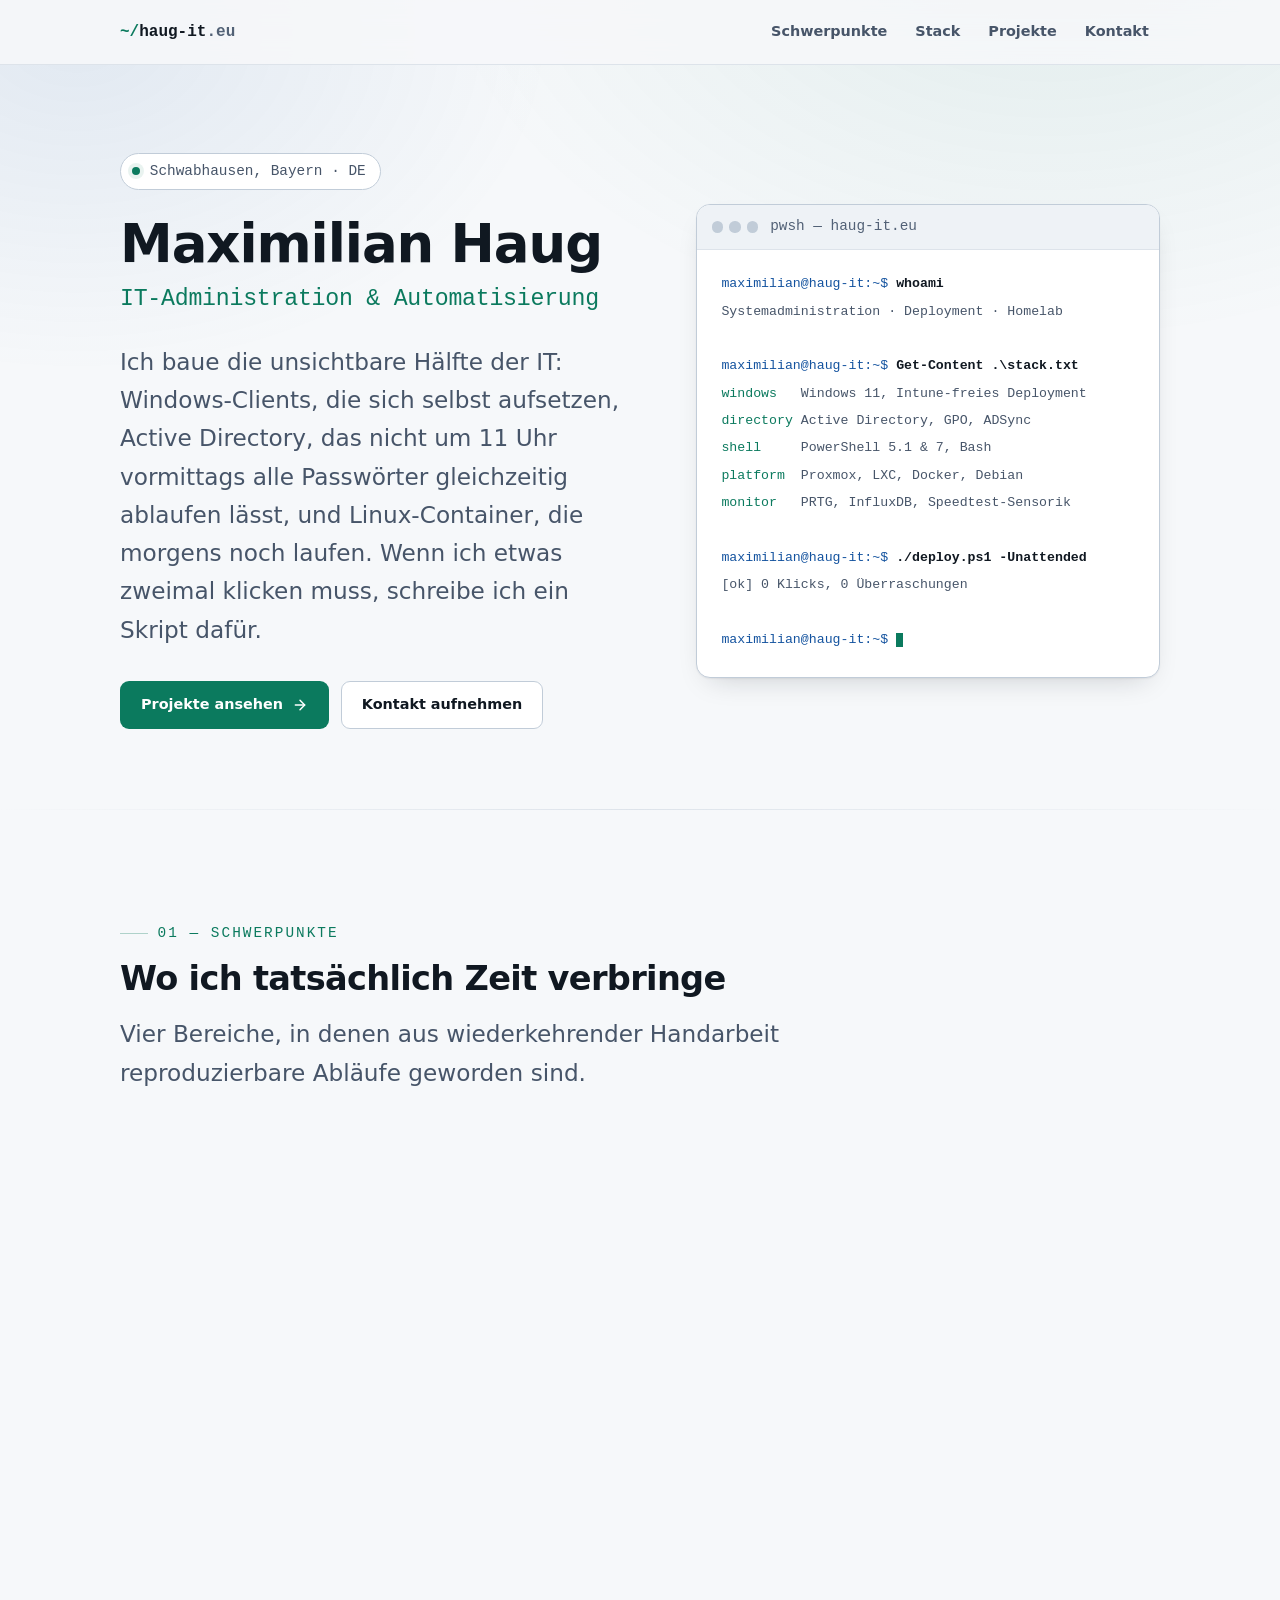
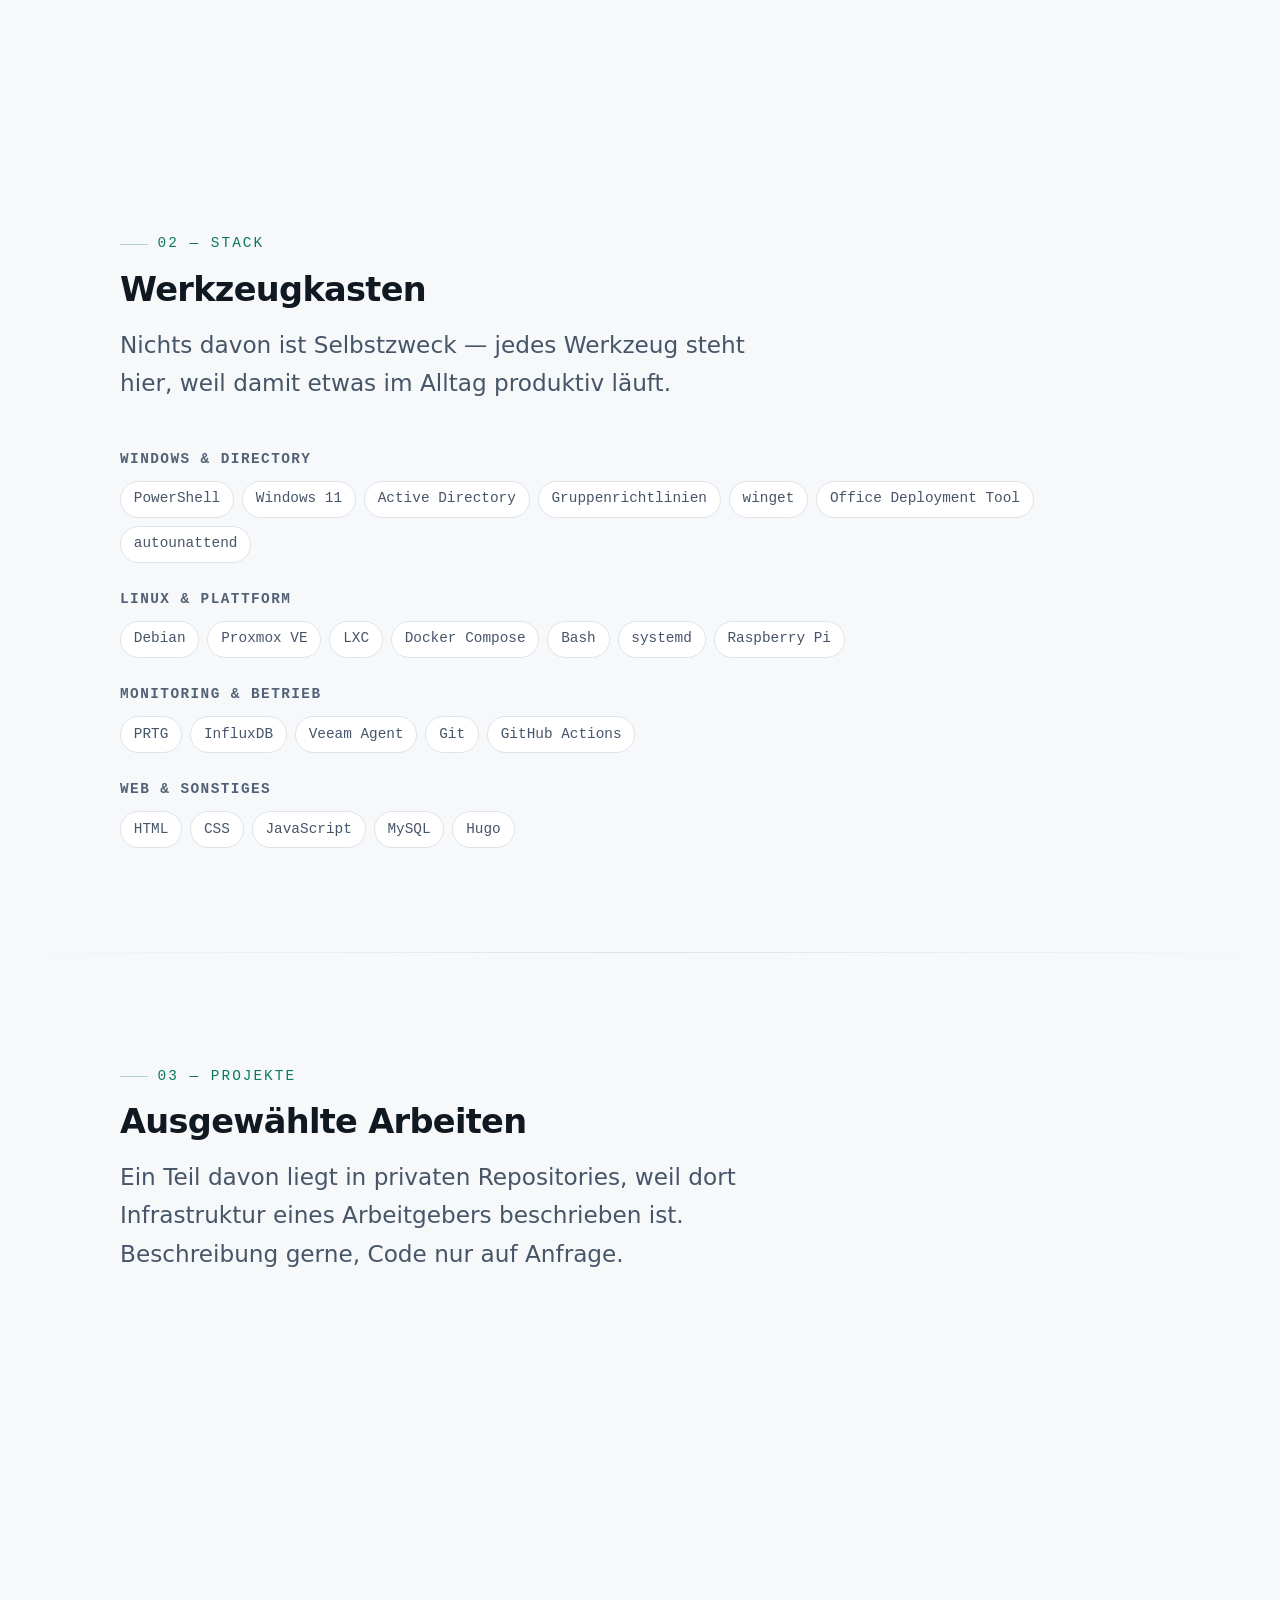
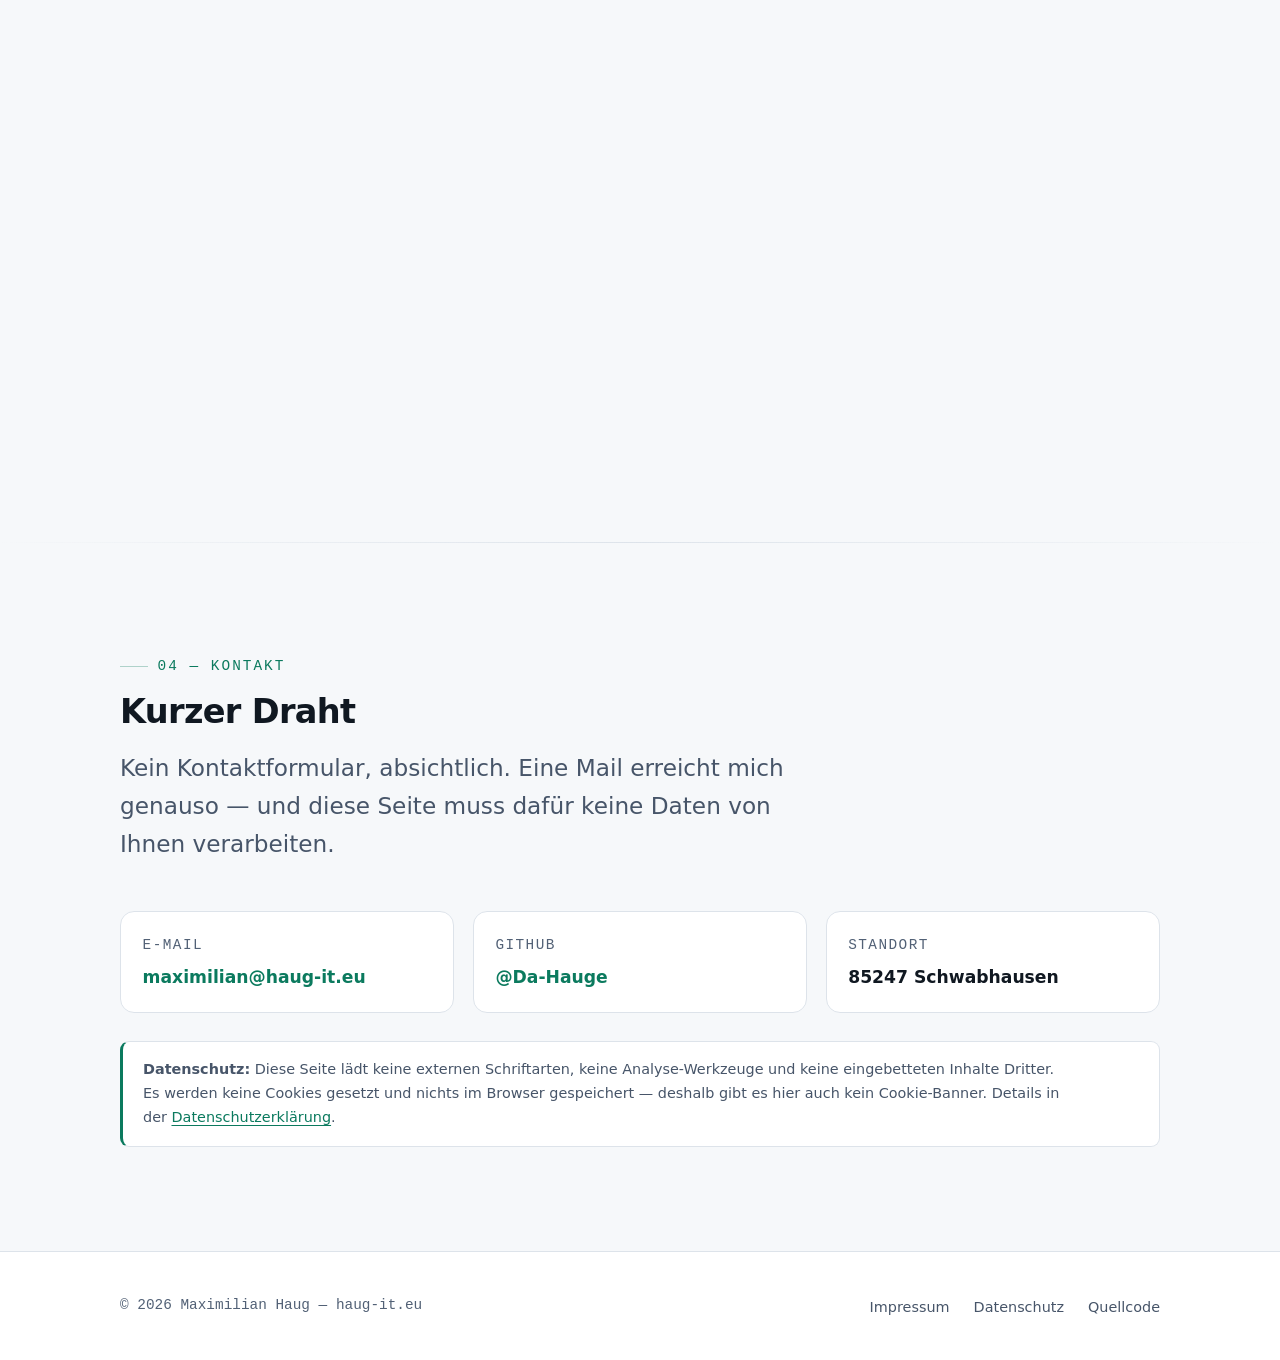
==== index.html @ 7e35f8e4 "feat(site): replace placeholder with a redesigned static site Rewrites the Haug-IT placeholder as a " ====
<!DOCTYPE html>
<html lang="de">
<head>
  <meta charset="utf-8">
  <meta name="viewport" content="width=device-width, initial-scale=1">

  <!-- A02: GitHub Pages cannot set response headers, so the policy is declared
       here. No 'unsafe-inline', no wildcards. frame-ancestors is not supported
       in a meta tag - see docs/security-hinweise.md. -->
  <meta http-equiv="Content-Security-Policy"
        content="default-src 'none'; base-uri 'none'; form-action 'none'; img-src 'self' data:; style-src 'self'; script-src 'self'; font-src 'self'; connect-src 'none'; object-src 'none'; frame-src 'none'">
  <meta name="referrer" content="strict-origin-when-cross-origin">

  <title>Maximilian Haug — IT-Administration &amp; Automatisierung | haug-it.eu</title>
  <meta name="description" content="Maximilian Haug aus Schwabhausen: Windows-Client-Deployment, Active Directory, Linux, Proxmox und Monitoring. Skripte statt Klickstrecken.">
  <link rel="canonical" href="https://haug-it.eu/">
  <link rel="icon" href="favicon.svg" type="image/svg+xml">
  <link rel="stylesheet" href="css/style.css">
</head>
<body>
  <a class="skip-link" href="#main">Zum Inhalt springen</a>

  <header class="site-header">
    <div class="container site-header__inner">
      <a class="brand" href="index.html">
        <span class="brand__sigil">~/</span><span>haug-it</span><span class="brand__dim">.eu</span>
      </a>
      <nav class="nav" aria-label="Hauptnavigation">
        <ul>
          <li><a href="#schwerpunkte">Schwerpunkte</a></li>
          <li><a href="#stack">Stack</a></li>
          <li><a href="#projekte">Projekte</a></li>
          <li><a href="#kontakt">Kontakt</a></li>
        </ul>
      </nav>
    </div>
  </header>

  <main id="main">

    <!-- ================= Hero ================= -->
    <section class="hero">
      <div class="container hero__grid">
        <div>
          <p class="hero__status">
            <span class="hero__dot" aria-hidden="true"></span>
            Schwabhausen, Bayern &middot; DE
          </p>

          <h1 class="hero__name">Maximilian Haug</h1>
          <p class="hero__role">IT-Administration &amp; Automatisierung</p>

          <p class="hero__text">
            Ich baue die unsichtbare Hälfte der IT: Windows-Clients, die sich selbst
            aufsetzen, Active&nbsp;Directory, das nicht um 11&nbsp;Uhr vormittags alle
            Passwörter gleichzeitig ablaufen lässt, und Linux-Container, die morgens
            noch laufen. Wenn ich etwas zweimal klicken muss, schreibe ich ein Skript
            dafür.
          </p>

          <div class="hero__actions">
            <a class="btn btn--primary" href="#projekte">
              Projekte ansehen
              <svg width="16" height="16" viewBox="0 0 24 24" fill="none" stroke="currentColor" stroke-width="2.2" stroke-linecap="round" stroke-linejoin="round" aria-hidden="true" focusable="false"><path d="M5 12h14"/><path d="m12 5 7 7-7 7"/></svg>
            </a>
            <a class="btn btn--ghost" href="#kontakt">Kontakt aufnehmen</a>
          </div>
        </div>

        <div class="terminal">
          <div class="terminal__bar">
            <span class="terminal__lights" aria-hidden="true"><span></span><span></span><span></span></span>
            <span class="terminal__title">pwsh — haug-it.eu</span>
          </div>
          <pre class="terminal__body"><code><span class="terminal__prompt">maximilian@haug-it:~$</span> <span class="terminal__cmd">whoami</span>
Systemadministration &middot; Deployment &middot; Homelab

<span class="terminal__prompt">maximilian@haug-it:~$</span> <span class="terminal__cmd">Get-Content .\stack.txt</span>
<span class="terminal__key">windows</span>   Windows 11, Intune-freies Deployment
<span class="terminal__key">directory</span> Active Directory, GPO, ADSync
<span class="terminal__key">shell</span>     PowerShell 5.1 &amp; 7, Bash
<span class="terminal__key">platform</span>  Proxmox, LXC, Docker, Debian
<span class="terminal__key">monitor</span>   PRTG, InfluxDB, Speedtest-Sensorik

<span class="terminal__prompt">maximilian@haug-it:~$</span> <span class="terminal__cmd">./deploy.ps1 -Unattended</span>
[ok] 0 Klicks, 0 Überraschungen

<span class="terminal__prompt">maximilian@haug-it:~$</span> <span class="terminal__caret" aria-hidden="true"></span></code></pre>
        </div>
      </div>
    </section>

    <hr>

    <!-- ================= Schwerpunkte ================= -->
    <section class="section" id="schwerpunkte" aria-labelledby="schwerpunkte-title">
      <div class="container">
        <div class="section__head">
          <p class="eyebrow">01 — Schwerpunkte</p>
          <h2 id="schwerpunkte-title">Wo ich tatsächlich Zeit verbringe</h2>
          <p class="section__lead">
            Vier Bereiche, in denen aus wiederkehrender Handarbeit reproduzierbare
            Abläufe geworden sind.
          </p>
        </div>

        <div class="grid grid--4">

          <article class="card reveal">
            <span class="card__icon" aria-hidden="true">
              <svg width="20" height="20" viewBox="0 0 24 24" fill="none" stroke="currentColor" stroke-width="2" stroke-linecap="round" stroke-linejoin="round" focusable="false"><rect x="2" y="3" width="20" height="14" rx="2"/><path d="M8 21h8"/><path d="M12 17v4"/></svg>
            </span>
            <h3 class="card__title">Client-Deployment</h3>
            <p class="card__text">
              Windows-11-Installationen, die ohne Zuschauer durchlaufen: Antwortdateien,
              Debloat, Datenschutz-Defaults und Softwareverteilung in einem Durchgang.
            </p>
            <ul class="card__list">
              <li>autounattend.xml</li>
              <li>winget-Paketlisten</li>
              <li>Office Deployment Tool</li>
            </ul>
          </article>

          <article class="card reveal">
            <span class="card__icon" aria-hidden="true">
              <svg width="20" height="20" viewBox="0 0 24 24" fill="none" stroke="currentColor" stroke-width="2" stroke-linecap="round" stroke-linejoin="round" focusable="false"><circle cx="12" cy="5" r="3"/><path d="M12 8v3"/><path d="M5 21v-3a2 2 0 0 1 2-2h10a2 2 0 0 1 2 2v3"/><path d="M12 11v5"/></svg>
            </span>
            <h3 class="card__title">Active Directory</h3>
            <p class="card__text">
              Domain-Beitritt, Gruppenrichtlinien und vor allem der Passwort-Lebenszyklus:
              Ablauf am Morgen statt mitten im Betrieb, damit die Hotline ruhig bleibt.
            </p>
            <ul class="card__list">
              <li>Domain Join &amp; Rename</li>
              <li>Passwort-Lifecycle</li>
              <li>Logon-Reporting</li>
            </ul>
          </article>

          <article class="card reveal">
            <span class="card__icon" aria-hidden="true">
              <svg width="20" height="20" viewBox="0 0 24 24" fill="none" stroke="currentColor" stroke-width="2" stroke-linecap="round" stroke-linejoin="round" focusable="false"><rect x="3" y="4" width="18" height="7" rx="2"/><rect x="3" y="14" width="18" height="6" rx="2"/><path d="M7 8h.01"/><path d="M7 17h.01"/></svg>
            </span>
            <h3 class="card__title">Linux &amp; Container</h3>
            <p class="card__text">
              Proxmox als Unterbau, LXC und Docker darüber. Compose-Stacks, die
              versioniert im Repository liegen statt in irgendeinem Terminal-Verlauf.
            </p>
            <ul class="card__list">
              <li>Proxmox &amp; LXC</li>
              <li>Docker Compose</li>
              <li>VS Code Tunnel</li>
            </ul>
          </article>

          <article class="card reveal">
            <span class="card__icon" aria-hidden="true">
              <svg width="20" height="20" viewBox="0 0 24 24" fill="none" stroke="currentColor" stroke-width="2" stroke-linecap="round" stroke-linejoin="round" focusable="false"><path d="M3 12h4l3 8 4-16 3 8h4"/></svg>
            </span>
            <h3 class="card__title">Monitoring</h3>
            <p class="card__text">
              Eigene PRTG-Sensoren, wo die Standardsensoren aufhören — zum Beispiel
              Ookla-Speedtests, die als Zeitreihe landen statt als Bauchgefühl.
            </p>
            <ul class="card__list">
              <li>PRTG Custom Sensors</li>
              <li>InfluxDB-Zeitreihen</li>
              <li>Geplante Messläufe</li>
            </ul>
          </article>

        </div>
      </div>
    </section>

    <!-- ================= Stack ================= -->
    <section class="section" id="stack" aria-labelledby="stack-title">
      <div class="container">
        <div class="section__head">
          <p class="eyebrow">02 — Stack</p>
          <h2 id="stack-title">Werkzeugkasten</h2>
          <p class="section__lead">
            Nichts davon ist Selbstzweck — jedes Werkzeug steht hier, weil damit
            etwas im Alltag produktiv läuft.
          </p>
        </div>

        <div class="stack-group">
          <h3 class="stack-group__label">Windows &amp; Directory</h3>
          <ul class="tags">
            <li class="tag">PowerShell</li>
            <li class="tag">Windows 11</li>
            <li class="tag">Active Directory</li>
            <li class="tag">Gruppenrichtlinien</li>
            <li class="tag">winget</li>
            <li class="tag">Office Deployment Tool</li>
            <li class="tag">autounattend</li>
          </ul>
        </div>

        <div class="stack-group">
          <h3 class="stack-group__label">Linux &amp; Plattform</h3>
          <ul class="tags">
            <li class="tag">Debian</li>
            <li class="tag">Proxmox VE</li>
            <li class="tag">LXC</li>
            <li class="tag">Docker Compose</li>
            <li class="tag">Bash</li>
            <li class="tag">systemd</li>
            <li class="tag">Raspberry&nbsp;Pi</li>
          </ul>
        </div>

        <div class="stack-group">
          <h3 class="stack-group__label">Monitoring &amp; Betrieb</h3>
          <ul class="tags">
            <li class="tag">PRTG</li>
            <li class="tag">InfluxDB</li>
            <li class="tag">Veeam Agent</li>
            <li class="tag">Git</li>
            <li class="tag">GitHub Actions</li>
          </ul>
        </div>

        <div class="stack-group">
          <h3 class="stack-group__label">Web &amp; Sonstiges</h3>
          <ul class="tags">
            <li class="tag">HTML</li>
            <li class="tag">CSS</li>
            <li class="tag">JavaScript</li>
            <li class="tag">MySQL</li>
            <li class="tag">Hugo</li>
          </ul>
        </div>
      </div>
    </section>

    <hr>

    <!-- ================= Projekte ================= -->
    <section class="section" id="projekte" aria-labelledby="projekte-title">
      <div class="container">
        <div class="section__head">
          <p class="eyebrow">03 — Projekte</p>
          <h2 id="projekte-title">Ausgewählte Arbeiten</h2>
          <p class="section__lead">
            Ein Teil davon liegt in privaten Repositories, weil dort Infrastruktur
            eines Arbeitgebers beschrieben ist. Beschreibung gerne, Code nur auf Anfrage.
          </p>
        </div>

        <div class="grid">

          <article class="project reveal">
            <div class="project__head">
              <h3 class="project__name">it-toolkit</h3>
              <span class="badge">privat</span>
            </div>
            <p class="project__text">
              Zusammenführung von neun einzelnen Repositories zu einer Quelle der
              Wahrheit: Windows-Setup, Office-Installer, AD-Werkzeuge, Deployment,
              Monitoring und Linux-Helfer hinter einem gemeinsamen PowerShell-Modul.
            </p>
            <ul class="project__meta">
              <li>PowerShell</li>
              <li>Active Directory</li>
              <li>winget</li>
            </ul>
          </article>

          <article class="project reveal">
            <div class="project__head">
              <h3 class="project__name">windows-setup</h3>
              <span class="badge">privat</span>
            </div>
            <p class="project__text">
              Unbeaufsichtigtes Client-Setup: Systemtweaks, Debloat, Datenschutz-Defaults
              und Softwareverteilung, gesteuert über ein Profil-JSON. Startet aus einer
              Batch-Datei und läuft ohne Rückfragen durch.
            </p>
            <ul class="project__meta">
              <li>PowerShell</li>
              <li>Windows 11</li>
              <li>Unattended</li>
            </ul>
          </article>

          <article class="project reveal">
            <div class="project__head">
              <h3 class="project__name">ad-password-lifecycle</h3>
              <span class="badge">privat</span>
            </div>
            <p class="project__text">
              Verschiebt erzwungene AD-Passwortwechsel auf die Morgenanmeldung statt
              auf die Mittagszeit und entschärft die ActiveSync-Sperrwellen, die sonst
              danach über die Postfächer rollen.
            </p>
            <ul class="project__meta">
              <li>PowerShell</li>
              <li>Active Directory</li>
              <li>Exchange</li>
            </ul>
          </article>

          <article class="project reveal">
            <div class="project__head">
              <h3 class="project__name">
                <a href="https://github.com/Da-Hauge/Behnke-Sprechstellen-Steuerung" rel="noopener noreferrer">Behnke-Sprechstellen-Steuerung</a>
              </h3>
              <span class="badge badge--open">öffentlich</span>
            </div>
            <p class="project__text">
              Ansteuerung von Behnke-SIP-Sprechstellen — Türsprechanlagen aus der
              Kommandozeile statt aus dem Herstellerkonfigurator.
            </p>
            <ul class="project__meta">
              <li>SIP</li>
              <li>Gebäudetechnik</li>
            </ul>
          </article>

          <article class="project reveal">
            <div class="project__head">
              <h3 class="project__name">pizero-kioskos</h3>
              <span class="badge">privat</span>
            </div>
            <p class="project__text">
              Image-Builder für Raspberry-Pi-Zero-Kiosksysteme, plus ein
              Speiseplan-Display, das ein Pi Zero 2 W über HDMI ausgibt. Klein,
              lautlos, läuft wochenlang ohne Betreuung.
            </p>
            <ul class="project__meta">
              <li>Raspberry Pi</li>
              <li>Linux</li>
              <li>Kiosk</li>
            </ul>
          </article>

          <article class="project reveal">
            <div class="project__head">
              <h3 class="project__name">nikolaus-christbaum</h3>
              <span class="badge">privat</span>
            </div>
            <p class="project__text">
              Frontend, Backend und Datenbank für die Anmeldungen zur jährlichen
              Nikolaus- und Christbaumaktion der Freiwilligen Feuerwehr Schwabhausen.
              Ehrenamt, aber mit ordentlichem Datenmodell.
            </p>
            <ul class="project__meta">
              <li>Web</li>
              <li>MySQL</li>
              <li>Ehrenamt</li>
            </ul>
          </article>

        </div>
      </div>
    </section>

    <hr>

    <!-- ================= Kontakt ================= -->
    <section class="section" id="kontakt" aria-labelledby="kontakt-title">
      <div class="container">
        <div class="section__head">
          <p class="eyebrow">04 — Kontakt</p>
          <h2 id="kontakt-title">Kurzer Draht</h2>
          <p class="section__lead">
            Kein Kontaktformular, absichtlich. Eine Mail erreicht mich genauso — und
            diese Seite muss dafür keine Daten von Ihnen verarbeiten.
          </p>
        </div>

        <div class="contact">
          <div class="contact__item">
            <span class="contact__label">E-Mail</span>
            <span class="contact__value">
              <a href="mailto:maximilian@haug-it.eu">maximilian@haug-it.eu</a>
            </span>
          </div>
          <div class="contact__item">
            <span class="contact__label">GitHub</span>
            <span class="contact__value">
              <a href="https://github.com/Da-Hauge" rel="noopener noreferrer">@Da-Hauge</a>
            </span>
          </div>
          <div class="contact__item">
            <span class="contact__label">Standort</span>
            <span class="contact__value">85247 Schwabhausen</span>
          </div>
        </div>

        <p class="note">
          <strong>Datenschutz:</strong> Diese Seite lädt keine externen Schriftarten,
          keine Analyse-Werkzeuge und keine eingebetteten Inhalte Dritter. Es werden
          keine Cookies gesetzt und nichts im Browser gespeichert — deshalb gibt es
          hier auch kein Cookie-Banner. Details in der
          <a href="datenschutz.html">Datenschutzerklärung</a>.
        </p>
      </div>
    </section>

  </main>

  <footer class="site-footer">
    <div class="container site-footer__inner">
      <p class="site-footer__note">&copy; 2026 Maximilian Haug — haug-it.eu</p>
      <nav aria-label="Rechtliches">
        <ul>
          <li><a href="impressum.html">Impressum</a></li>
          <li><a href="datenschutz.html">Datenschutz</a></li>
          <li><a href="https://github.com/Da-Hauge/Placeholder-Site" rel="noopener noreferrer">Quellcode</a></li>
        </ul>
      </nav>
    </div>
  </footer>

  <script src="js/main.js" defer></script>
</body>
</html>
---- css/style.css ----
/* =========================================================================
   haug-it.eu — stylesheet

   No external resources. No web fonts, no CDN, no trackers. Nothing is
   loaded from a third party and nothing is written to or read from the
   visitor's device, so § 25 TDDDG is not triggered and no consent banner
   is required. Colour theme follows the OS setting only — deliberately no
   toggle, because a toggle would need storage.
   ========================================================================= */

/* ---------- 1. Design tokens (dark first) ------------------------------- */

:root {
  color-scheme: dark light;

  --bg:            #0a0e13;
  --bg-elevated:   #10161f;
  --surface:       #121a24;
  --surface-hi:    #18222f;
  --border:        #212d3c;
  --border-hi:     #2e3d50;

  --text:          #e8eef5;
  --text-muted:    #9aabbd;
  --text-faint:    #8496a9;

  --accent:        #3ad6a8;
  --accent-hi:     #6ee7c2;
  --accent-dim:    rgba(58, 214, 168, 0.12);
  --accent-line:   rgba(58, 214, 168, 0.35);

  --accent-2:      #6fb3ff;
  --accent-2-dim:  rgba(111, 179, 255, 0.12);

  --focus:         #ffd166;
  --on-accent:     #05100c;

  --font-sans: ui-sans-serif, system-ui, -apple-system, "Segoe UI", Roboto,
               "Helvetica Neue", Arial, sans-serif;
  --font-mono: ui-monospace, SFMono-Regular, "SF Mono", "Cascadia Mono",
               "Segoe UI Mono", Consolas, "Liberation Mono", Menlo, monospace;

  --step--1: clamp(0.82rem, 0.79rem + 0.14vw, 0.9rem);
  --step-0:  clamp(1.00rem, 0.96rem + 0.20vw, 1.075rem);
  --step-1:  clamp(1.20rem, 1.10rem + 0.50vw, 1.45rem);
  --step-2:  clamp(1.50rem, 1.30rem + 1.00vw, 2.10rem);
  --step-3:  clamp(2.00rem, 1.55rem + 2.20vw, 3.40rem);

  --radius:    14px;
  --radius-sm: 9px;
  --container: 1120px;

  --shadow: 0 1px 2px rgba(0, 0, 0, 0.35), 0 12px 32px -12px rgba(0, 0, 0, 0.65);
}

@media (prefers-color-scheme: light) {
  :root {
    --bg:            #f6f8fa;
    --bg-elevated:   #ffffff;
    --surface:       #ffffff;
    --surface-hi:    #eef2f6;
    --border:        #dde3ea;
    --border-hi:     #c1ccd8;

    --text:          #101821;
    --text-muted:    #475569;
    --text-faint:    #526176;

    --accent:        #0b7a5e;
    --accent-hi:     #096b52;
    --accent-dim:    rgba(11, 122, 94, 0.09);
    --accent-line:   rgba(11, 122, 94, 0.30);

    --accent-2:      #14539f;
    --accent-2-dim:  rgba(20, 83, 159, 0.09);

    --focus:         #8a4200;
    --on-accent:     #ffffff;

    --shadow: 0 1px 2px rgba(16, 24, 33, 0.06), 0 12px 28px -14px rgba(16, 24, 33, 0.22);
  }
}

/* ---------- 2. Reset & base --------------------------------------------- */

*, *::before, *::after { box-sizing: border-box; }

html {
  -webkit-text-size-adjust: 100%;
  scroll-behavior: smooth;
  scroll-padding-top: 5.5rem;
}

body {
  display: flex;
  flex-direction: column;
  min-height: 100vh;
  margin: 0;
  background-color: var(--bg);
  color: var(--text);
  font-family: var(--font-sans);
  font-size: var(--step-0);
  line-height: 1.65;
  -webkit-font-smoothing: antialiased;
  overflow-x: hidden;
}

/* Ambient background — pure CSS gradients, zero image requests. */
body::before {
  content: "";
  position: fixed;
  inset: 0;
  z-index: -1;
  pointer-events: none;
  background:
    radial-gradient(60rem 40rem at 82% -8%, var(--accent-dim), transparent 65%),
    radial-gradient(48rem 34rem at 6% 4%, var(--accent-2-dim), transparent 62%);
}

h1, h2, h3, h4 {
  margin: 0 0 0.5em;
  line-height: 1.15;
  font-weight: 650;
  letter-spacing: -0.02em;
  text-wrap: balance;
}

h1 { font-size: var(--step-3); }
h2 { font-size: var(--step-2); }
h3 { font-size: var(--step-1); }

p { margin: 0 0 1rem; text-wrap: pretty; }
p:last-child { margin-bottom: 0; }

a { color: var(--accent); text-decoration-thickness: 1px; text-underline-offset: 3px; }
a:hover { color: var(--accent-hi); }

img, svg { max-width: 100%; height: auto; }
ul { margin: 0; padding: 0; }

hr {
  height: 1px;
  border: 0;
  margin: 0;
  background: linear-gradient(90deg, transparent, var(--border), transparent);
}

code, kbd, samp { font-family: var(--font-mono); font-size: 0.92em; }

/* Visible focus indicator on every interactive element (WCAG 2.4.7). */
:focus-visible {
  outline: 3px solid var(--focus);
  outline-offset: 3px;
  border-radius: 4px;
}

::selection { background: var(--accent); color: var(--on-accent); }

/* ---------- 3. Layout helpers ------------------------------------------- */

.container {
  width: 100%;
  max-width: var(--container);
  margin-inline: auto;
  padding-inline: clamp(1.15rem, 4vw, 2.5rem);
}

main { flex: 1 0 auto; }

.section { padding-block: clamp(3.5rem, 9vw, 6.5rem); }
.section--tight { padding-block: clamp(2.5rem, 6vw, 4rem); }

.section__head { max-width: 62ch; margin-bottom: clamp(2rem, 4vw, 3rem); }
.section__lead { margin: 0; color: var(--text-muted); font-size: var(--step-1); }

.visually-hidden {
  position: absolute !important;
  width: 1px; height: 1px;
  margin: -1px; padding: 0;
  overflow: hidden;
  clip-path: inset(50%);
  white-space: nowrap;
}

.skip-link {
  position: absolute;
  left: 0.75rem;
  top: -100%;
  z-index: 100;
  padding: 0.7rem 1.1rem;
  border-radius: var(--radius-sm);
  background: var(--accent);
  color: var(--on-accent);
  font-weight: 650;
  text-decoration: none;
}
.skip-link:focus { top: 0.75rem; }

.eyebrow {
  display: inline-flex;
  align-items: center;
  gap: 0.6rem;
  margin: 0 0 0.9rem;
  font-family: var(--font-mono);
  font-size: var(--step--1);
  letter-spacing: 0.14em;
  text-transform: uppercase;
  color: var(--accent);
}
.eyebrow::before {
  content: "";
  width: 1.75rem;
  height: 1px;
  background: var(--accent-line);
}

/* ---------- 4. Header / navigation -------------------------------------- */

.site-header {
  position: sticky;
  top: 0;
  z-index: 50;
  border-bottom: 1px solid var(--border);
  background: color-mix(in srgb, var(--bg) 88%, transparent);
  backdrop-filter: blur(12px);
}

.site-header__inner {
  display: flex;
  flex-wrap: wrap;
  align-items: center;
  justify-content: space-between;
  gap: 0.5rem 1.5rem;
  min-height: 4rem;
  padding-block: 0.6rem;
}

.brand {
  display: inline-flex;
  align-items: baseline;
  font-family: var(--font-mono);
  font-size: 1rem;
  font-weight: 600;
  color: var(--text);
  text-decoration: none;
  white-space: nowrap;
}
.brand__sigil { color: var(--accent); }
.brand__dim   { color: var(--text-faint); }
.brand:hover .brand__sigil { color: var(--accent-hi); }

.nav ul {
  display: flex;
  flex-wrap: wrap;
  gap: 0.15rem 0.35rem;
  list-style: none;
}

.nav a {
  display: block;
  padding: 0.45rem 0.7rem;
  border-radius: var(--radius-sm);
  color: var(--text-muted);
  font-size: var(--step--1);
  font-weight: 550;
  text-decoration: none;
  transition: color 0.15s ease, background-color 0.15s ease;
}
.nav a:hover { color: var(--text); background: var(--surface-hi); }
.nav a[aria-current] { color: var(--accent); background: var(--accent-dim); }

/* ---------- 5. Hero ------------------------------------------------------ */

.hero { padding-block: clamp(3rem, 8vw, 5.5rem) clamp(3rem, 7vw, 5rem); }

.hero__grid {
  display: grid;
  gap: clamp(2.5rem, 5vw, 4rem);
  align-items: center;
}
@media (min-width: 62rem) {
  .hero__grid { grid-template-columns: 1.05fr 0.95fr; }
}

.hero__status {
  display: inline-flex;
  align-items: center;
  gap: 0.6rem;
  margin-bottom: 1.5rem;
  padding: 0.35rem 0.9rem 0.35rem 0.7rem;
  border: 1px solid var(--border-hi);
  border-radius: 999px;
  background: var(--surface);
  font-family: var(--font-mono);
  font-size: var(--step--1);
  color: var(--text-muted);
}
.hero__dot {
  width: 0.5rem;
  height: 0.5rem;
  border-radius: 50%;
  background: var(--accent);
  box-shadow: 0 0 0 4px var(--accent-dim);
  animation: pulse 2.6s ease-in-out infinite;
}

.hero__name { margin-bottom: 0.35rem; }

.hero__role {
  margin-bottom: 1.5rem;
  font-family: var(--font-mono);
  font-size: var(--step-1);
  font-weight: 500;
  color: var(--accent);
  letter-spacing: -0.01em;
}

.hero__text { max-width: 54ch; font-size: var(--step-1); color: var(--text-muted); }

.hero__actions {
  display: flex;
  flex-wrap: wrap;
  gap: 0.75rem;
  margin-top: 2rem;
}

/* ---------- 6. Buttons --------------------------------------------------- */

.btn {
  display: inline-flex;
  align-items: center;
  gap: 0.55rem;
  padding: 0.7rem 1.25rem;
  border: 1px solid transparent;
  border-radius: var(--radius-sm);
  font: inherit;
  font-size: var(--step--1);
  font-weight: 650;
  text-decoration: none;
  cursor: pointer;
  transition: transform 0.15s ease, background-color 0.15s ease,
              border-color 0.15s ease, color 0.15s ease;
}
.btn:hover { transform: translateY(-2px); }
.btn svg { flex: none; }

.btn--primary { background: var(--accent); color: var(--on-accent); }
.btn--primary:hover { background: var(--accent-hi); color: var(--on-accent); }

.btn--ghost {
  border-color: var(--border-hi);
  background: var(--surface);
  color: var(--text);
}
.btn--ghost:hover { border-color: var(--accent); color: var(--accent); }

/* ---------- 7. Terminal card --------------------------------------------- */

.terminal {
  border: 1px solid var(--border-hi);
  border-radius: var(--radius);
  background: var(--bg-elevated);
  box-shadow: var(--shadow);
  overflow: hidden;
}

.terminal__bar {
  display: flex;
  align-items: center;
  gap: 0.75rem;
  padding: 0.65rem 0.9rem;
  border-bottom: 1px solid var(--border);
  background: var(--surface-hi);
}
.terminal__lights { display: flex; gap: 0.4rem; }
.terminal__lights span {
  width: 0.7rem; height: 0.7rem;
  border-radius: 50%;
  background: var(--border-hi);
}
.terminal__title {
  font-family: var(--font-mono);
  font-size: var(--step--1);
  color: var(--text-faint);
}

.terminal__body {
  margin: 0;
  padding: 1.25rem clamp(1rem, 3vw, 1.5rem) 1.5rem;
  font-family: var(--font-mono);
  font-size: var(--step--1);
  line-height: 1.9;
  white-space: pre-wrap;
  word-break: break-word;
  color: var(--text-muted);
}
.terminal__prompt { color: var(--accent-2); }
.terminal__cmd    { color: var(--text); font-weight: 600; }
.terminal__key    { color: var(--accent); }

.terminal__caret {
  display: inline-block;
  width: 0.55em;
  height: 1.05em;
  vertical-align: text-bottom;
  background: var(--accent);
  animation: blink 1.1s steps(1) infinite;
}

/* ---------- 8. Cards ----------------------------------------------------- */

.grid {
  display: grid;
  gap: 1.15rem;
  grid-template-columns: repeat(auto-fit, minmax(min(100%, 17rem), 1fr));
}

/* Four items read badly as 3 + 1, so this variant goes 1 / 2 / 4. */
.grid--4 { grid-template-columns: 1fr; }
@media (min-width: 38rem) { .grid--4 { grid-template-columns: repeat(2, 1fr); } }
@media (min-width: 68rem) { .grid--4 { grid-template-columns: repeat(4, 1fr); } }

.card {
  display: flex;
  flex-direction: column;
  padding: clamp(1.35rem, 2.5vw, 1.85rem);
  border: 1px solid var(--border);
  border-radius: var(--radius);
  background: var(--surface);
  transition: transform 0.2s ease, border-color 0.2s ease, box-shadow 0.2s ease;
}
.card:hover {
  transform: translateY(-3px);
  border-color: var(--border-hi);
  box-shadow: var(--shadow);
}

.card__icon {
  display: grid;
  place-items: center;
  width: 2.6rem;
  height: 2.6rem;
  margin-bottom: 1.1rem;
  border: 1px solid var(--accent-line);
  border-radius: var(--radius-sm);
  background: var(--accent-dim);
  color: var(--accent);
}

.card__title { margin-bottom: 0.5rem; font-size: var(--step-1); }
.card__text  { margin: 0; color: var(--text-muted); font-size: var(--step--1); line-height: 1.7; }

.card__list {
  display: flex;
  flex-direction: column;
  gap: 0.35rem;
  margin: 1.1rem 0 0;
  padding: 0;
  list-style: none;
  font-family: var(--font-mono);
  font-size: var(--step--1);
  color: var(--text-faint);
}
.card__list li { display: flex; gap: 0.6rem; }
.card__list li::before { content: "\203A"; color: var(--accent); }

/* ---------- 9. Stack / tag groups ---------------------------------------- */

.stack-group + .stack-group { margin-top: 1.75rem; }

.stack-group__label {
  margin: 0 0 0.85rem;
  font-family: var(--font-mono);
  font-size: var(--step--1);
  letter-spacing: 0.1em;
  text-transform: uppercase;
  color: var(--text-faint);
}

.tags { display: flex; flex-wrap: wrap; gap: 0.5rem; list-style: none; }

.tag {
  padding: 0.35rem 0.8rem;
  border: 1px solid var(--border);
  border-radius: 999px;
  background: var(--surface);
  font-family: var(--font-mono);
  font-size: var(--step--1);
  color: var(--text-muted);
  transition: border-color 0.15s ease, color 0.15s ease;
}
.tag:hover { border-color: var(--accent-line); color: var(--accent); }

/* ---------- 10. Projects -------------------------------------------------- */

.project {
  display: flex;
  flex-direction: column;
  gap: 0.75rem;
  padding: clamp(1.35rem, 2.5vw, 1.85rem);
  border: 1px solid var(--border);
  border-radius: var(--radius);
  background: var(--surface);
  transition: transform 0.2s ease, border-color 0.2s ease, box-shadow 0.2s ease;
}
.project:hover {
  transform: translateY(-3px);
  border-color: var(--border-hi);
  box-shadow: var(--shadow);
}

.project__head {
  display: flex;
  flex-wrap: wrap;
  align-items: baseline;
  justify-content: space-between;
  gap: 0.5rem 1rem;
}

.project__name {
  margin: 0;
  font-family: var(--font-mono);
  font-size: var(--step-1);
  font-weight: 600;
  letter-spacing: -0.01em;
}
.project__name a { color: var(--text); text-decoration: none; }
.project__name a:hover { color: var(--accent); text-decoration: underline; }

.badge {
  padding: 0.15rem 0.6rem;
  border: 1px solid var(--border-hi);
  border-radius: 999px;
  font-family: var(--font-mono);
  font-size: 0.74rem;
  letter-spacing: 0.06em;
  text-transform: uppercase;
  color: var(--text-faint);
  white-space: nowrap;
}
.badge--open { border-color: var(--accent-line); color: var(--accent); }

.project__text { margin: 0; color: var(--text-muted); font-size: var(--step--1); }

.project__meta {
  display: flex;
  flex-wrap: wrap;
  gap: 0.4rem 0.9rem;
  margin: 0.35rem 0 0;
  padding: 0;
  list-style: none;
  font-family: var(--font-mono);
  font-size: var(--step--1);
  color: var(--text-faint);
}

/* ---------- 11. Contact --------------------------------------------------- */

.contact {
  display: grid;
  gap: 1.15rem;
  grid-template-columns: repeat(auto-fit, minmax(min(100%, 15rem), 1fr));
  margin-top: 2rem;
}

.contact__item {
  display: flex;
  flex-direction: column;
  gap: 0.3rem;
  padding: 1.35rem;
  border: 1px solid var(--border);
  border-radius: var(--radius);
  background: var(--surface);
}
.contact__label {
  font-family: var(--font-mono);
  font-size: var(--step--1);
  letter-spacing: 0.1em;
  text-transform: uppercase;
  color: var(--text-faint);
}
.contact__value { font-size: var(--step-0); font-weight: 600; word-break: break-word; }
.contact__value a { text-decoration: none; }
.contact__value a:hover { text-decoration: underline; }

.note {
  margin-top: 1.75rem;
  padding: 1rem 1.25rem;
  border: 1px solid var(--border);
  border-left: 3px solid var(--accent);
  border-radius: var(--radius-sm);
  background: var(--surface);
  font-size: var(--step--1);
  color: var(--text-muted);
}

/* ---------- 12. Legal pages (prose) --------------------------------------- */

.prose { max-width: 68ch; }
.prose h2 { margin-top: 2.5rem; font-size: var(--step-1); }
.prose h3 { margin-top: 1.75rem; font-size: var(--step-0); }
.prose address { font-style: normal; }
.prose ul { margin: 0 0 1rem 1.25rem; padding: 0; }
.prose li { margin-bottom: 0.35rem; }

.todo {
  margin: 1rem 0 1.5rem;
  padding: 1rem 1.25rem;
  border: 1px dashed var(--border-hi);
  border-left: 3px solid var(--accent-2);
  border-radius: var(--radius-sm);
  background: var(--surface);
  font-size: var(--step--1);
  color: var(--text-muted);
}
.todo strong { color: var(--text); }

.table-scroll { overflow-x: auto; }
.data-table {
  width: 100%;
  border-collapse: collapse;
  margin: 1rem 0 1.5rem;
  font-size: var(--step--1);
  text-align: left;
}
.data-table th, .data-table td {
  padding: 0.65rem 0.85rem;
  border-bottom: 1px solid var(--border);
  vertical-align: top;
}
.data-table th { color: var(--text); font-weight: 650; }
.data-table td { color: var(--text-muted); }

/* ---------- 13. Footer ---------------------------------------------------- */

.site-footer {
  border-top: 1px solid var(--border);
  background: var(--bg-elevated);
  padding-block: 2.5rem;
}

.site-footer__inner {
  display: flex;
  flex-wrap: wrap;
  align-items: center;
  justify-content: space-between;
  gap: 1rem 2rem;
}

.site-footer__note {
  margin: 0;
  font-family: var(--font-mono);
  font-size: var(--step--1);
  color: var(--text-faint);
}

.site-footer ul {
  display: flex;
  flex-wrap: wrap;
  gap: 0.5rem 1.5rem;
  list-style: none;
}
.site-footer a {
  color: var(--text-muted);
  font-size: var(--step--1);
  text-decoration: none;
}
.site-footer a:hover { color: var(--accent); text-decoration: underline; }

/* ---------- 14. Error page ------------------------------------------------ */

.error-page { text-align: center; padding-block: clamp(4rem, 14vw, 9rem); }
.error-page__code {
  font-family: var(--font-mono);
  font-size: clamp(3.5rem, 14vw, 7rem);
  font-weight: 700;
  line-height: 1;
  color: var(--accent);
  letter-spacing: -0.04em;
}
.error-page__actions { display: flex; justify-content: center; margin-top: 2rem; }

/* ---------- 15. Motion ---------------------------------------------------- */

@keyframes blink { 0%, 49% { opacity: 1; } 50%, 100% { opacity: 0; } }
@keyframes pulse { 0%, 100% { opacity: 1; } 50% { opacity: 0.45; } }

/* Progressive enhancement: content is visible by default. The hidden state is
   only applied after JS has confirmed it can also remove it again. */
.js-reveal .reveal {
  opacity: 0;
  transform: translateY(18px);
  transition: opacity 0.55s ease, transform 0.55s ease;
}
.js-reveal .reveal.is-visible { opacity: 1; transform: none; }
.js-reveal .reveal:nth-child(2) { transition-delay: 0.07s; }
.js-reveal .reveal:nth-child(3) { transition-delay: 0.14s; }
.js-reveal .reveal:nth-child(4) { transition-delay: 0.21s; }
.js-reveal .reveal:nth-child(5) { transition-delay: 0.28s; }

@media (prefers-reduced-motion: reduce) {
  html { scroll-behavior: auto; }
  *, *::before, *::after {
    animation-duration: 0.001ms !important;
    animation-iteration-count: 1 !important;
    transition-duration: 0.001ms !important;
    scroll-behavior: auto !important;
  }
  .js-reveal .reveal { opacity: 1; transform: none; }
  .btn:hover, .card:hover, .project:hover { transform: none; }
}

/* ---------- 16. Print ----------------------------------------------------- */

@media print {
  body::before, .site-header, .hero__actions, .error-page__actions { display: none; }
  body { background: #fff; color: #000; }
  .card, .project, .contact__item { border-color: #999; break-inside: avoid; }
}
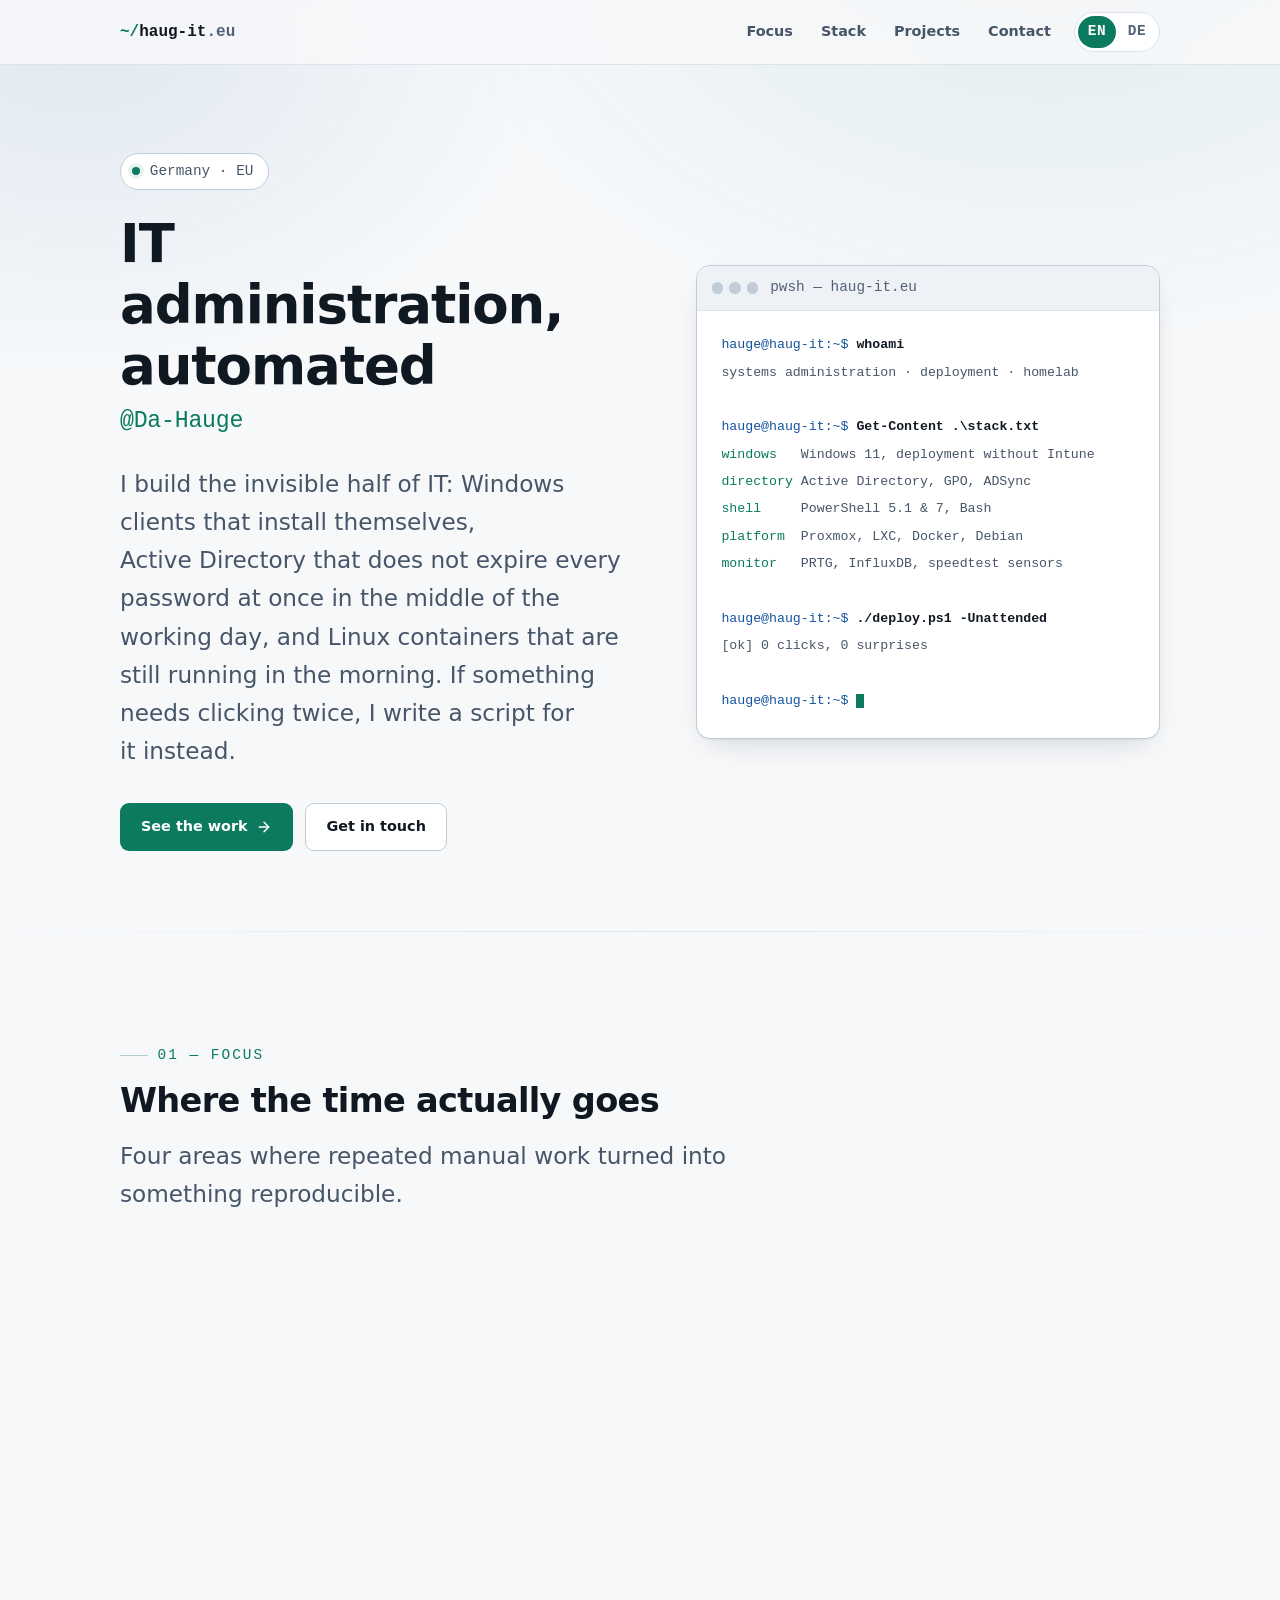
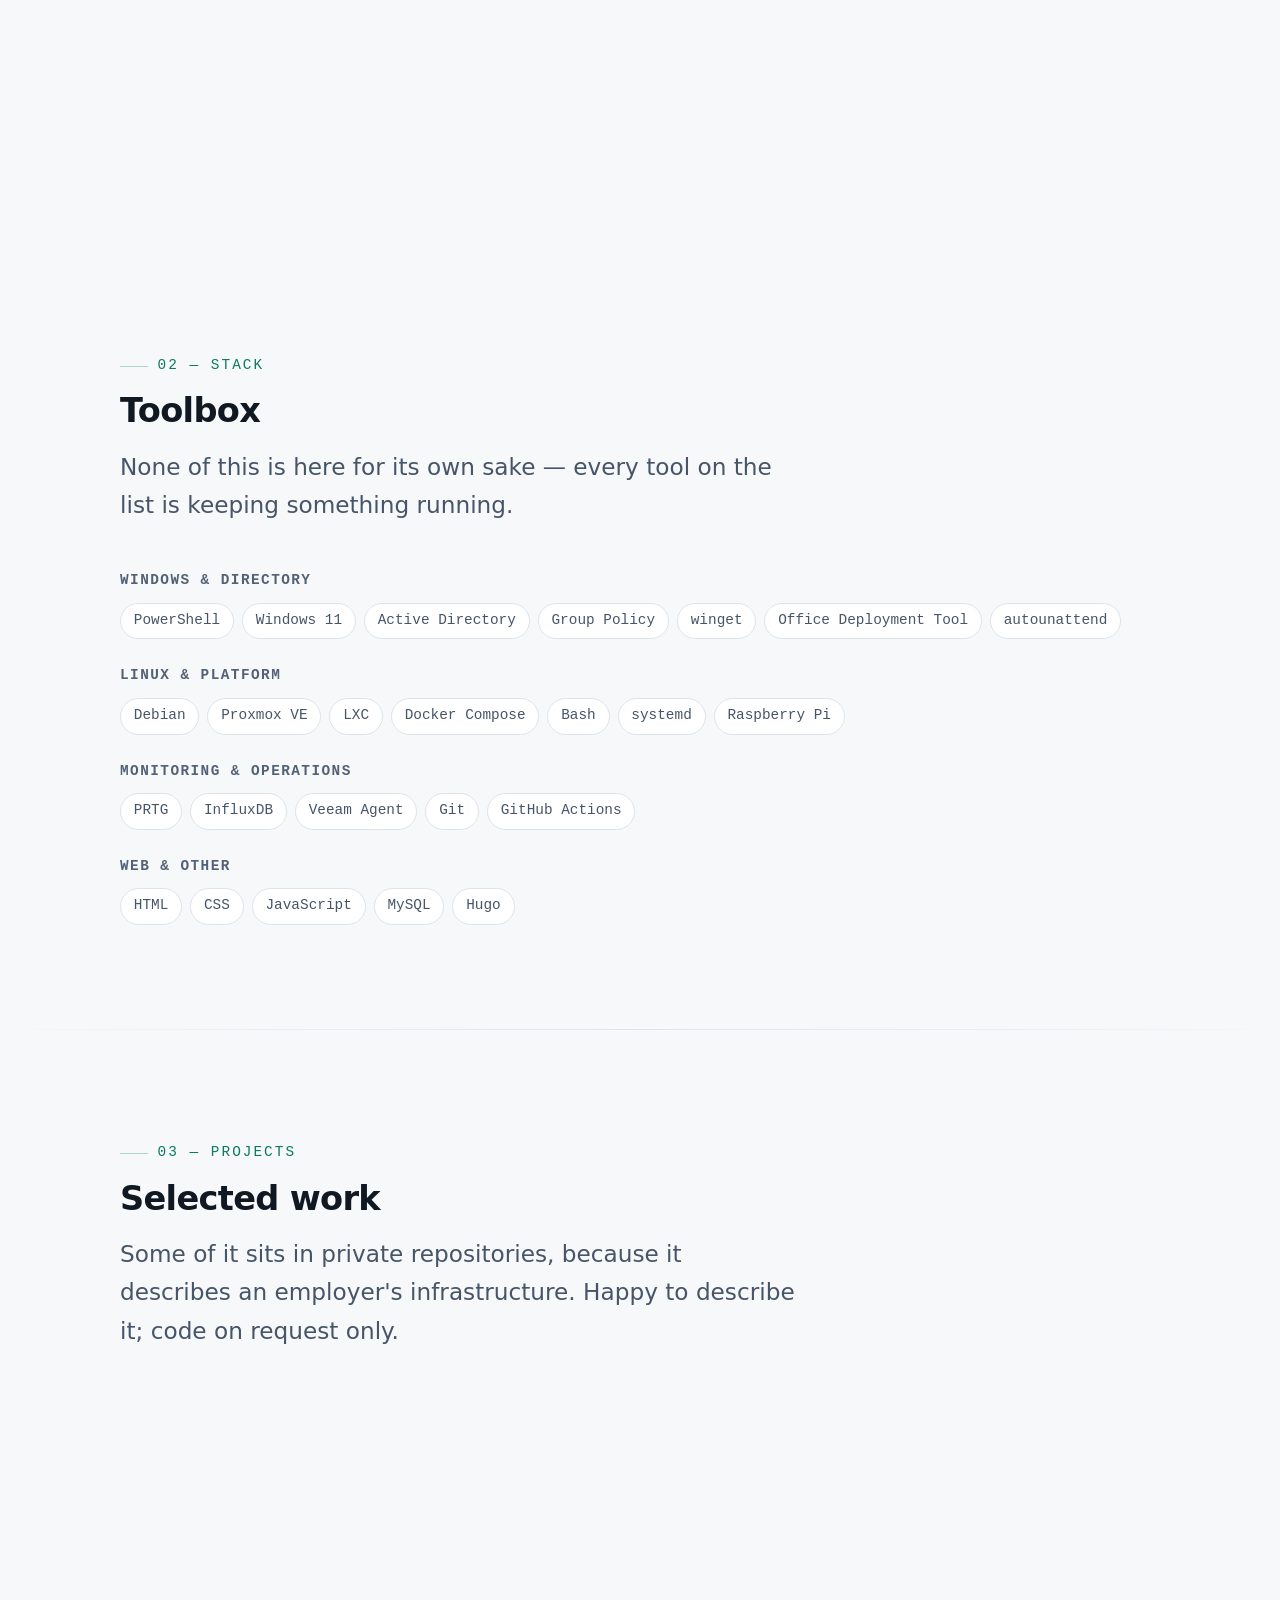
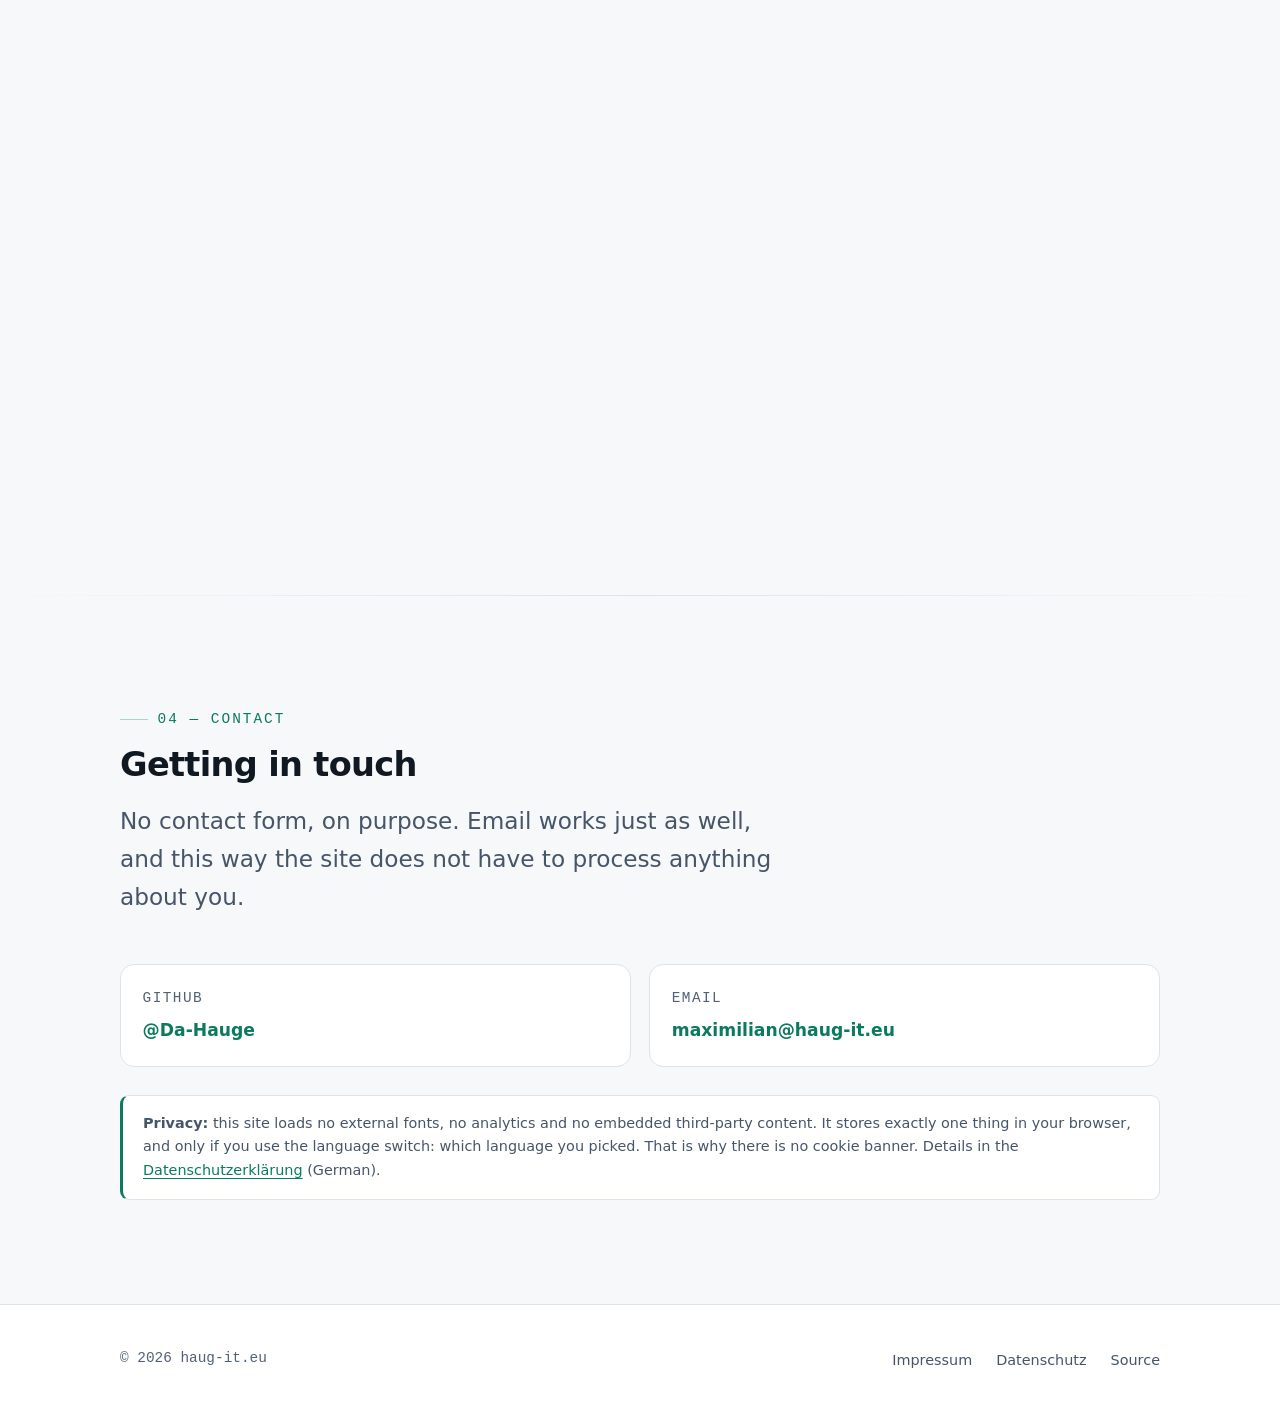
==== commit 7b6b90f3: "feat(contact): link the email address directly on both start pages Reachability beats the extra clic" ====
--- a/index.html
+++ b/index.html
@@ -1,5 +1,5 @@
 <!DOCTYPE html>
-<html lang="de">
+<html lang="en">
 <head>
   <meta charset="utf-8">
   <meta name="viewport" content="width=device-width, initial-scale=1">
@@ -11,28 +11,42 @@
         content="default-src 'none'; base-uri 'none'; form-action 'none'; img-src 'self' data:; style-src 'self'; script-src 'self'; font-src 'self'; connect-src 'none'; object-src 'none'; frame-src 'none'">
   <meta name="referrer" content="strict-origin-when-cross-origin">
 
-  <title>Maximilian Haug — IT-Administration &amp; Automatisierung | haug-it.eu</title>
-  <meta name="description" content="Maximilian Haug aus Schwabhausen: Windows-Client-Deployment, Active Directory, Linux, Proxmox und Monitoring. Skripte statt Klickstrecken.">
+  <title>haug-it.eu — IT administration &amp; automation</title>
+  <meta name="description" content="Windows client deployment, Active Directory, Linux and container platforms, and monitoring — scripted rather than clicked.">
   <link rel="canonical" href="https://haug-it.eu/">
+  <link rel="alternate" hreflang="en" href="https://haug-it.eu/">
+  <link rel="alternate" hreflang="de" href="https://haug-it.eu/de/">
+  <link rel="alternate" hreflang="x-default" href="https://haug-it.eu/">
   <link rel="icon" href="favicon.svg" type="image/svg+xml">
   <link rel="stylesheet" href="css/style.css">
+  <script src="js/lang.js"></script>
 </head>
 <body>
-  <a class="skip-link" href="#main">Zum Inhalt springen</a>
+  <a class="skip-link" href="#main">Skip to content</a>
 
   <header class="site-header">
     <div class="container site-header__inner">
-      <a class="brand" href="index.html">
+      <a class="brand" href="./">
         <span class="brand__sigil">~/</span><span>haug-it</span><span class="brand__dim">.eu</span>
       </a>
-      <nav class="nav" aria-label="Hauptnavigation">
-        <ul>
-          <li><a href="#schwerpunkte">Schwerpunkte</a></li>
-          <li><a href="#stack">Stack</a></li>
-          <li><a href="#projekte">Projekte</a></li>
-          <li><a href="#kontakt">Kontakt</a></li>
-        </ul>
-      </nav>
+
+      <div class="header__end">
+        <nav class="nav" aria-label="Main">
+          <ul>
+            <li><a href="#focus">Focus</a></li>
+            <li><a href="#stack">Stack</a></li>
+            <li><a href="#projects">Projects</a></li>
+            <li><a href="#contact">Contact</a></li>
+          </ul>
+        </nav>
+
+        <nav aria-label="Language">
+          <ul class="lang-switch">
+            <li><a href="./" data-set-lang="en" aria-current="true" lang="en">EN</a></li>
+            <li><a href="de/" data-set-lang="de" lang="de">DE</a></li>
+          </ul>
+        </nav>
+      </div>
     </div>
   </header>
 
@@ -44,26 +58,26 @@
         <div>
           <p class="hero__status">
             <span class="hero__dot" aria-hidden="true"></span>
-            Schwabhausen, Bayern &middot; DE
-          </p>
-
-          <h1 class="hero__name">Maximilian Haug</h1>
-          <p class="hero__role">IT-Administration &amp; Automatisierung</p>
+            Germany &middot; EU
+          </p>
+
+          <h1 class="hero__name">IT administration, automated</h1>
+          <p class="hero__role">@Da-Hauge</p>
 
           <p class="hero__text">
-            Ich baue die unsichtbare Hälfte der IT: Windows-Clients, die sich selbst
-            aufsetzen, Active&nbsp;Directory, das nicht um 11&nbsp;Uhr vormittags alle
-            Passwörter gleichzeitig ablaufen lässt, und Linux-Container, die morgens
-            noch laufen. Wenn ich etwas zweimal klicken muss, schreibe ich ein Skript
-            dafür.
+            I build the invisible half of IT: Windows clients that install
+            themselves, Active&nbsp;Directory that does not expire every password
+            at once in the middle of the working day, and Linux containers that
+            are still running in the morning. If something needs clicking twice,
+            I write a script for it instead.
           </p>
 
           <div class="hero__actions">
-            <a class="btn btn--primary" href="#projekte">
-              Projekte ansehen
+            <a class="btn btn--primary" href="#projects">
+              See the work
               <svg width="16" height="16" viewBox="0 0 24 24" fill="none" stroke="currentColor" stroke-width="2.2" stroke-linecap="round" stroke-linejoin="round" aria-hidden="true" focusable="false"><path d="M5 12h14"/><path d="m12 5 7 7-7 7"/></svg>
             </a>
-            <a class="btn btn--ghost" href="#kontakt">Kontakt aufnehmen</a>
+            <a class="btn btn--ghost" href="#contact">Get in touch</a>
           </div>
         </div>
 
@@ -72,35 +86,35 @@
             <span class="terminal__lights" aria-hidden="true"><span></span><span></span><span></span></span>
             <span class="terminal__title">pwsh — haug-it.eu</span>
           </div>
-          <pre class="terminal__body"><code><span class="terminal__prompt">maximilian@haug-it:~$</span> <span class="terminal__cmd">whoami</span>
-Systemadministration &middot; Deployment &middot; Homelab
-
-<span class="terminal__prompt">maximilian@haug-it:~$</span> <span class="terminal__cmd">Get-Content .\stack.txt</span>
-<span class="terminal__key">windows</span>   Windows 11, Intune-freies Deployment
+          <pre class="terminal__body"><code><span class="terminal__prompt">hauge@haug-it:~$</span> <span class="terminal__cmd">whoami</span>
+systems administration &middot; deployment &middot; homelab
+
+<span class="terminal__prompt">hauge@haug-it:~$</span> <span class="terminal__cmd">Get-Content .\stack.txt</span>
+<span class="terminal__key">windows</span>   Windows 11, deployment without Intune
 <span class="terminal__key">directory</span> Active Directory, GPO, ADSync
 <span class="terminal__key">shell</span>     PowerShell 5.1 &amp; 7, Bash
 <span class="terminal__key">platform</span>  Proxmox, LXC, Docker, Debian
-<span class="terminal__key">monitor</span>   PRTG, InfluxDB, Speedtest-Sensorik
-
-<span class="terminal__prompt">maximilian@haug-it:~$</span> <span class="terminal__cmd">./deploy.ps1 -Unattended</span>
-[ok] 0 Klicks, 0 Überraschungen
-
-<span class="terminal__prompt">maximilian@haug-it:~$</span> <span class="terminal__caret" aria-hidden="true"></span></code></pre>
+<span class="terminal__key">monitor</span>   PRTG, InfluxDB, speedtest sensors
+
+<span class="terminal__prompt">hauge@haug-it:~$</span> <span class="terminal__cmd">./deploy.ps1 -Unattended</span>
+[ok] 0 clicks, 0 surprises
+
+<span class="terminal__prompt">hauge@haug-it:~$</span> <span class="terminal__caret" aria-hidden="true"></span></code></pre>
         </div>
       </div>
     </section>
 
     <hr>
 
-    <!-- ================= Schwerpunkte ================= -->
-    <section class="section" id="schwerpunkte" aria-labelledby="schwerpunkte-title">
+    <!-- ================= Focus ================= -->
+    <section class="section" id="focus" aria-labelledby="focus-title">
       <div class="container">
         <div class="section__head">
-          <p class="eyebrow">01 — Schwerpunkte</p>
-          <h2 id="schwerpunkte-title">Wo ich tatsächlich Zeit verbringe</h2>
+          <p class="eyebrow">01 — Focus</p>
+          <h2 id="focus-title">Where the time actually goes</h2>
           <p class="section__lead">
-            Vier Bereiche, in denen aus wiederkehrender Handarbeit reproduzierbare
-            Abläufe geworden sind.
+            Four areas where repeated manual work turned into something
+            reproducible.
           </p>
         </div>
 
@@ -110,14 +124,14 @@
             <span class="card__icon" aria-hidden="true">
               <svg width="20" height="20" viewBox="0 0 24 24" fill="none" stroke="currentColor" stroke-width="2" stroke-linecap="round" stroke-linejoin="round" focusable="false"><rect x="2" y="3" width="20" height="14" rx="2"/><path d="M8 21h8"/><path d="M12 17v4"/></svg>
             </span>
-            <h3 class="card__title">Client-Deployment</h3>
+            <h3 class="card__title">Client deployment</h3>
             <p class="card__text">
-              Windows-11-Installationen, die ohne Zuschauer durchlaufen: Antwortdateien,
-              Debloat, Datenschutz-Defaults und Softwareverteilung in einem Durchgang.
+              Windows 11 installs that run without an audience: answer files,
+              debloat, sane privacy defaults and software rollout in a single pass.
             </p>
             <ul class="card__list">
               <li>autounattend.xml</li>
-              <li>winget-Paketlisten</li>
+              <li>winget package lists</li>
               <li>Office Deployment Tool</li>
             </ul>
           </article>
@@ -128,13 +142,14 @@
             </span>
             <h3 class="card__title">Active Directory</h3>
             <p class="card__text">
-              Domain-Beitritt, Gruppenrichtlinien und vor allem der Passwort-Lebenszyklus:
-              Ablauf am Morgen statt mitten im Betrieb, damit die Hotline ruhig bleibt.
+              Domain joins, group policy, and above all the password lifecycle:
+              expiry at the morning logon rather than mid-shift, so the help desk
+              stays quiet.
             </p>
             <ul class="card__list">
-              <li>Domain Join &amp; Rename</li>
-              <li>Passwort-Lifecycle</li>
-              <li>Logon-Reporting</li>
+              <li>Domain join &amp; rename</li>
+              <li>Password lifecycle</li>
+              <li>Logon reporting</li>
             </ul>
           </article>
 
@@ -142,15 +157,15 @@
             <span class="card__icon" aria-hidden="true">
               <svg width="20" height="20" viewBox="0 0 24 24" fill="none" stroke="currentColor" stroke-width="2" stroke-linecap="round" stroke-linejoin="round" focusable="false"><rect x="3" y="4" width="18" height="7" rx="2"/><rect x="3" y="14" width="18" height="6" rx="2"/><path d="M7 8h.01"/><path d="M7 17h.01"/></svg>
             </span>
-            <h3 class="card__title">Linux &amp; Container</h3>
+            <h3 class="card__title">Linux &amp; containers</h3>
             <p class="card__text">
-              Proxmox als Unterbau, LXC und Docker darüber. Compose-Stacks, die
-              versioniert im Repository liegen statt in irgendeinem Terminal-Verlauf.
+              Proxmox underneath, LXC and Docker on top. Compose stacks that live
+              versioned in a repository instead of in somebody's shell history.
             </p>
             <ul class="card__list">
               <li>Proxmox &amp; LXC</li>
               <li>Docker Compose</li>
-              <li>VS Code Tunnel</li>
+              <li>VS Code tunnel</li>
             </ul>
           </article>
 
@@ -160,13 +175,14 @@
             </span>
             <h3 class="card__title">Monitoring</h3>
             <p class="card__text">
-              Eigene PRTG-Sensoren, wo die Standardsensoren aufhören — zum Beispiel
-              Ookla-Speedtests, die als Zeitreihe landen statt als Bauchgefühl.
+              Custom PRTG sensors for the things the stock sensors stop at — such
+              as Ookla speedtests that end up as a time series instead of a gut
+              feeling.
             </p>
             <ul class="card__list">
-              <li>PRTG Custom Sensors</li>
-              <li>InfluxDB-Zeitreihen</li>
-              <li>Geplante Messläufe</li>
+              <li>PRTG custom sensors</li>
+              <li>InfluxDB time series</li>
+              <li>Scheduled measurements</li>
             </ul>
           </article>
 
@@ -179,20 +195,20 @@
       <div class="container">
         <div class="section__head">
           <p class="eyebrow">02 — Stack</p>
-          <h2 id="stack-title">Werkzeugkasten</h2>
+          <h2 id="stack-title">Toolbox</h2>
           <p class="section__lead">
-            Nichts davon ist Selbstzweck — jedes Werkzeug steht hier, weil damit
-            etwas im Alltag produktiv läuft.
+            None of this is here for its own sake — every tool on the list is
+            keeping something running.
           </p>
         </div>
 
         <div class="stack-group">
-          <h3 class="stack-group__label">Windows &amp; Directory</h3>
+          <h3 class="stack-group__label">Windows &amp; directory</h3>
           <ul class="tags">
             <li class="tag">PowerShell</li>
             <li class="tag">Windows 11</li>
             <li class="tag">Active Directory</li>
-            <li class="tag">Gruppenrichtlinien</li>
+            <li class="tag">Group Policy</li>
             <li class="tag">winget</li>
             <li class="tag">Office Deployment Tool</li>
             <li class="tag">autounattend</li>
@@ -200,7 +216,7 @@
         </div>
 
         <div class="stack-group">
-          <h3 class="stack-group__label">Linux &amp; Plattform</h3>
+          <h3 class="stack-group__label">Linux &amp; platform</h3>
           <ul class="tags">
             <li class="tag">Debian</li>
             <li class="tag">Proxmox VE</li>
@@ -213,7 +229,7 @@
         </div>
 
         <div class="stack-group">
-          <h3 class="stack-group__label">Monitoring &amp; Betrieb</h3>
+          <h3 class="stack-group__label">Monitoring &amp; operations</h3>
           <ul class="tags">
             <li class="tag">PRTG</li>
             <li class="tag">InfluxDB</li>
@@ -224,7 +240,7 @@
         </div>
 
         <div class="stack-group">
-          <h3 class="stack-group__label">Web &amp; Sonstiges</h3>
+          <h3 class="stack-group__label">Web &amp; other</h3>
           <ul class="tags">
             <li class="tag">HTML</li>
             <li class="tag">CSS</li>
@@ -238,15 +254,15 @@
 
     <hr>
 
-    <!-- ================= Projekte ================= -->
-    <section class="section" id="projekte" aria-labelledby="projekte-title">
+    <!-- ================= Projects ================= -->
+    <section class="section" id="projects" aria-labelledby="projects-title">
       <div class="container">
         <div class="section__head">
-          <p class="eyebrow">03 — Projekte</p>
-          <h2 id="projekte-title">Ausgewählte Arbeiten</h2>
+          <p class="eyebrow">03 — Projects</p>
+          <h2 id="projects-title">Selected work</h2>
           <p class="section__lead">
-            Ein Teil davon liegt in privaten Repositories, weil dort Infrastruktur
-            eines Arbeitgebers beschrieben ist. Beschreibung gerne, Code nur auf Anfrage.
+            Some of it sits in private repositories, because it describes an
+            employer's infrastructure. Happy to describe it; code on request only.
           </p>
         </div>
 
@@ -255,12 +271,12 @@
           <article class="project reveal">
             <div class="project__head">
               <h3 class="project__name">it-toolkit</h3>
-              <span class="badge">privat</span>
-            </div>
-            <p class="project__text">
-              Zusammenführung von neun einzelnen Repositories zu einer Quelle der
-              Wahrheit: Windows-Setup, Office-Installer, AD-Werkzeuge, Deployment,
-              Monitoring und Linux-Helfer hinter einem gemeinsamen PowerShell-Modul.
+              <span class="badge">private</span>
+            </div>
+            <p class="project__text">
+              Nine separate repositories merged into one source of truth: Windows
+              setup, Office installer, AD tooling, deployment, monitoring and
+              Linux helpers behind a shared PowerShell module.
             </p>
             <ul class="project__meta">
               <li>PowerShell</li>
@@ -272,12 +288,12 @@
           <article class="project reveal">
             <div class="project__head">
               <h3 class="project__name">windows-setup</h3>
-              <span class="badge">privat</span>
-            </div>
-            <p class="project__text">
-              Unbeaufsichtigtes Client-Setup: Systemtweaks, Debloat, Datenschutz-Defaults
-              und Softwareverteilung, gesteuert über ein Profil-JSON. Startet aus einer
-              Batch-Datei und läuft ohne Rückfragen durch.
+              <span class="badge">private</span>
+            </div>
+            <p class="project__text">
+              Unattended client setup: system tweaks, debloat, privacy defaults
+              and software rollout, driven by a profile JSON. Starts from a batch
+              file and runs through without asking anything.
             </p>
             <ul class="project__meta">
               <li>PowerShell</li>
@@ -289,12 +305,12 @@
           <article class="project reveal">
             <div class="project__head">
               <h3 class="project__name">ad-password-lifecycle</h3>
-              <span class="badge">privat</span>
-            </div>
-            <p class="project__text">
-              Verschiebt erzwungene AD-Passwortwechsel auf die Morgenanmeldung statt
-              auf die Mittagszeit und entschärft die ActiveSync-Sperrwellen, die sonst
-              danach über die Postfächer rollen.
+              <span class="badge">private</span>
+            </div>
+            <p class="project__text">
+              Moves forced AD password changes to the morning logon instead of
+              lunchtime, and defuses the ActiveSync lockout waves that otherwise
+              roll through the mailboxes afterwards.
             </p>
             <ul class="project__meta">
               <li>PowerShell</li>
@@ -308,27 +324,27 @@
               <h3 class="project__name">
                 <a href="https://github.com/Da-Hauge/Behnke-Sprechstellen-Steuerung" rel="noopener noreferrer">Behnke-Sprechstellen-Steuerung</a>
               </h3>
-              <span class="badge badge--open">öffentlich</span>
-            </div>
-            <p class="project__text">
-              Ansteuerung von Behnke-SIP-Sprechstellen — Türsprechanlagen aus der
-              Kommandozeile statt aus dem Herstellerkonfigurator.
+              <span class="badge badge--open">public</span>
+            </div>
+            <p class="project__text">
+              Driving Behnke SIP door intercoms from the command line instead of
+              the vendor's configuration tool.
             </p>
             <ul class="project__meta">
               <li>SIP</li>
-              <li>Gebäudetechnik</li>
+              <li>Building tech</li>
             </ul>
           </article>
 
           <article class="project reveal">
             <div class="project__head">
               <h3 class="project__name">pizero-kioskos</h3>
-              <span class="badge">privat</span>
-            </div>
-            <p class="project__text">
-              Image-Builder für Raspberry-Pi-Zero-Kiosksysteme, plus ein
-              Speiseplan-Display, das ein Pi Zero 2 W über HDMI ausgibt. Klein,
-              lautlos, läuft wochenlang ohne Betreuung.
+              <span class="badge">private</span>
+            </div>
+            <p class="project__text">
+              Image builder for Raspberry Pi Zero kiosk systems, plus a menu
+              display that a Pi Zero 2 W pushes out over HDMI. Small, silent, and
+              happy to run unattended for weeks.
             </p>
             <ul class="project__meta">
               <li>Raspberry Pi</li>
@@ -339,18 +355,18 @@
 
           <article class="project reveal">
             <div class="project__head">
-              <h3 class="project__name">nikolaus-christbaum</h3>
-              <span class="badge">privat</span>
-            </div>
-            <p class="project__text">
-              Frontend, Backend und Datenbank für die Anmeldungen zur jährlichen
-              Nikolaus- und Christbaumaktion der Freiwilligen Feuerwehr Schwabhausen.
-              Ehrenamt, aber mit ordentlichem Datenmodell.
+              <h3 class="project__name">registration-app</h3>
+              <span class="badge">private</span>
+            </div>
+            <p class="project__text">
+              Frontend, backend and database for the sign-ups to a volunteer fire
+              brigade's yearly seasonal campaign. Unpaid work, but with a proper
+              data model.
             </p>
             <ul class="project__meta">
               <li>Web</li>
               <li>MySQL</li>
-              <li>Ehrenamt</li>
+              <li>Volunteer</li>
             </ul>
           </article>
 
@@ -360,25 +376,19 @@
 
     <hr>
 
-    <!-- ================= Kontakt ================= -->
-    <section class="section" id="kontakt" aria-labelledby="kontakt-title">
+    <!-- ================= Contact ================= -->
+    <section class="section" id="contact" aria-labelledby="contact-title">
       <div class="container">
         <div class="section__head">
-          <p class="eyebrow">04 — Kontakt</p>
-          <h2 id="kontakt-title">Kurzer Draht</h2>
+          <p class="eyebrow">04 — Contact</p>
+          <h2 id="contact-title">Getting in touch</h2>
           <p class="section__lead">
-            Kein Kontaktformular, absichtlich. Eine Mail erreicht mich genauso — und
-            diese Seite muss dafür keine Daten von Ihnen verarbeiten.
+            No contact form, on purpose. Email works just as well, and this way
+            the site does not have to process anything about you.
           </p>
         </div>
 
         <div class="contact">
-          <div class="contact__item">
-            <span class="contact__label">E-Mail</span>
-            <span class="contact__value">
-              <a href="mailto:maximilian@haug-it.eu">maximilian@haug-it.eu</a>
-            </span>
-          </div>
           <div class="contact__item">
             <span class="contact__label">GitHub</span>
             <span class="contact__value">
@@ -386,17 +396,20 @@
             </span>
           </div>
           <div class="contact__item">
-            <span class="contact__label">Standort</span>
-            <span class="contact__value">85247 Schwabhausen</span>
+            <span class="contact__label">Email</span>
+            <span class="contact__value">
+              <a href="mailto:maximilian@haug-it.eu">maximilian@haug-it.eu</a>
+            </span>
           </div>
         </div>
 
         <p class="note">
-          <strong>Datenschutz:</strong> Diese Seite lädt keine externen Schriftarten,
-          keine Analyse-Werkzeuge und keine eingebetteten Inhalte Dritter. Es werden
-          keine Cookies gesetzt und nichts im Browser gespeichert — deshalb gibt es
-          hier auch kein Cookie-Banner. Details in der
-          <a href="datenschutz.html">Datenschutzerklärung</a>.
+          <strong>Privacy:</strong> this site loads no external fonts, no
+          analytics and no embedded third-party content. It stores exactly one
+          thing in your browser, and only if you use the language switch: which
+          language you picked. That is why there is no cookie banner. Details in
+          the <a href="datenschutz.html" lang="de">Datenschutzerklärung</a>
+          (German).
         </p>
       </div>
     </section>
@@ -405,12 +418,12 @@
 
   <footer class="site-footer">
     <div class="container site-footer__inner">
-      <p class="site-footer__note">&copy; 2026 Maximilian Haug — haug-it.eu</p>
-      <nav aria-label="Rechtliches">
+      <p class="site-footer__note">&copy; 2026 haug-it.eu</p>
+      <nav aria-label="Legal">
         <ul>
-          <li><a href="impressum.html">Impressum</a></li>
-          <li><a href="datenschutz.html">Datenschutz</a></li>
-          <li><a href="https://github.com/Da-Hauge/Placeholder-Site" rel="noopener noreferrer">Quellcode</a></li>
+          <li><a href="impressum.html" lang="de">Impressum</a></li>
+          <li><a href="datenschutz.html" lang="de">Datenschutz</a></li>
+          <li><a href="https://github.com/Da-Hauge/Placeholder-Site" rel="noopener noreferrer">Source</a></li>
         </ul>
       </nav>
     </div>
--- a/css/style.css
+++ b/css/style.css
@@ -269,6 +269,39 @@
 .nav a:hover { color: var(--text); background: var(--surface-hi); }
 .nav a[aria-current] { color: var(--accent); background: var(--accent-dim); }
 
+/* Language switch — sits at the end of the header row. */
+.header__end {
+  display: flex;
+  align-items: center;
+  gap: 0.75rem;
+}
+
+.lang-switch {
+  display: flex;
+  align-items: center;
+  gap: 0.15rem;
+  padding: 0.2rem;
+  border: 1px solid var(--border);
+  border-radius: 999px;
+  background: var(--surface);
+  list-style: none;
+}
+
+.lang-switch a {
+  display: block;
+  padding: 0.25rem 0.6rem;
+  border-radius: 999px;
+  font-family: var(--font-mono);
+  font-size: var(--step--1);
+  font-weight: 600;
+  letter-spacing: 0.04em;
+  color: var(--text-faint);
+  text-decoration: none;
+  transition: color 0.15s ease, background-color 0.15s ease;
+}
+.lang-switch a:hover { color: var(--text); background: var(--surface-hi); }
+.lang-switch a[aria-current] { color: var(--on-accent); background: var(--accent); }
+
 /* ---------- 5. Hero ------------------------------------------------------ */
 
 .hero { padding-block: clamp(3rem, 8vw, 5.5rem) clamp(3rem, 7vw, 5rem); }
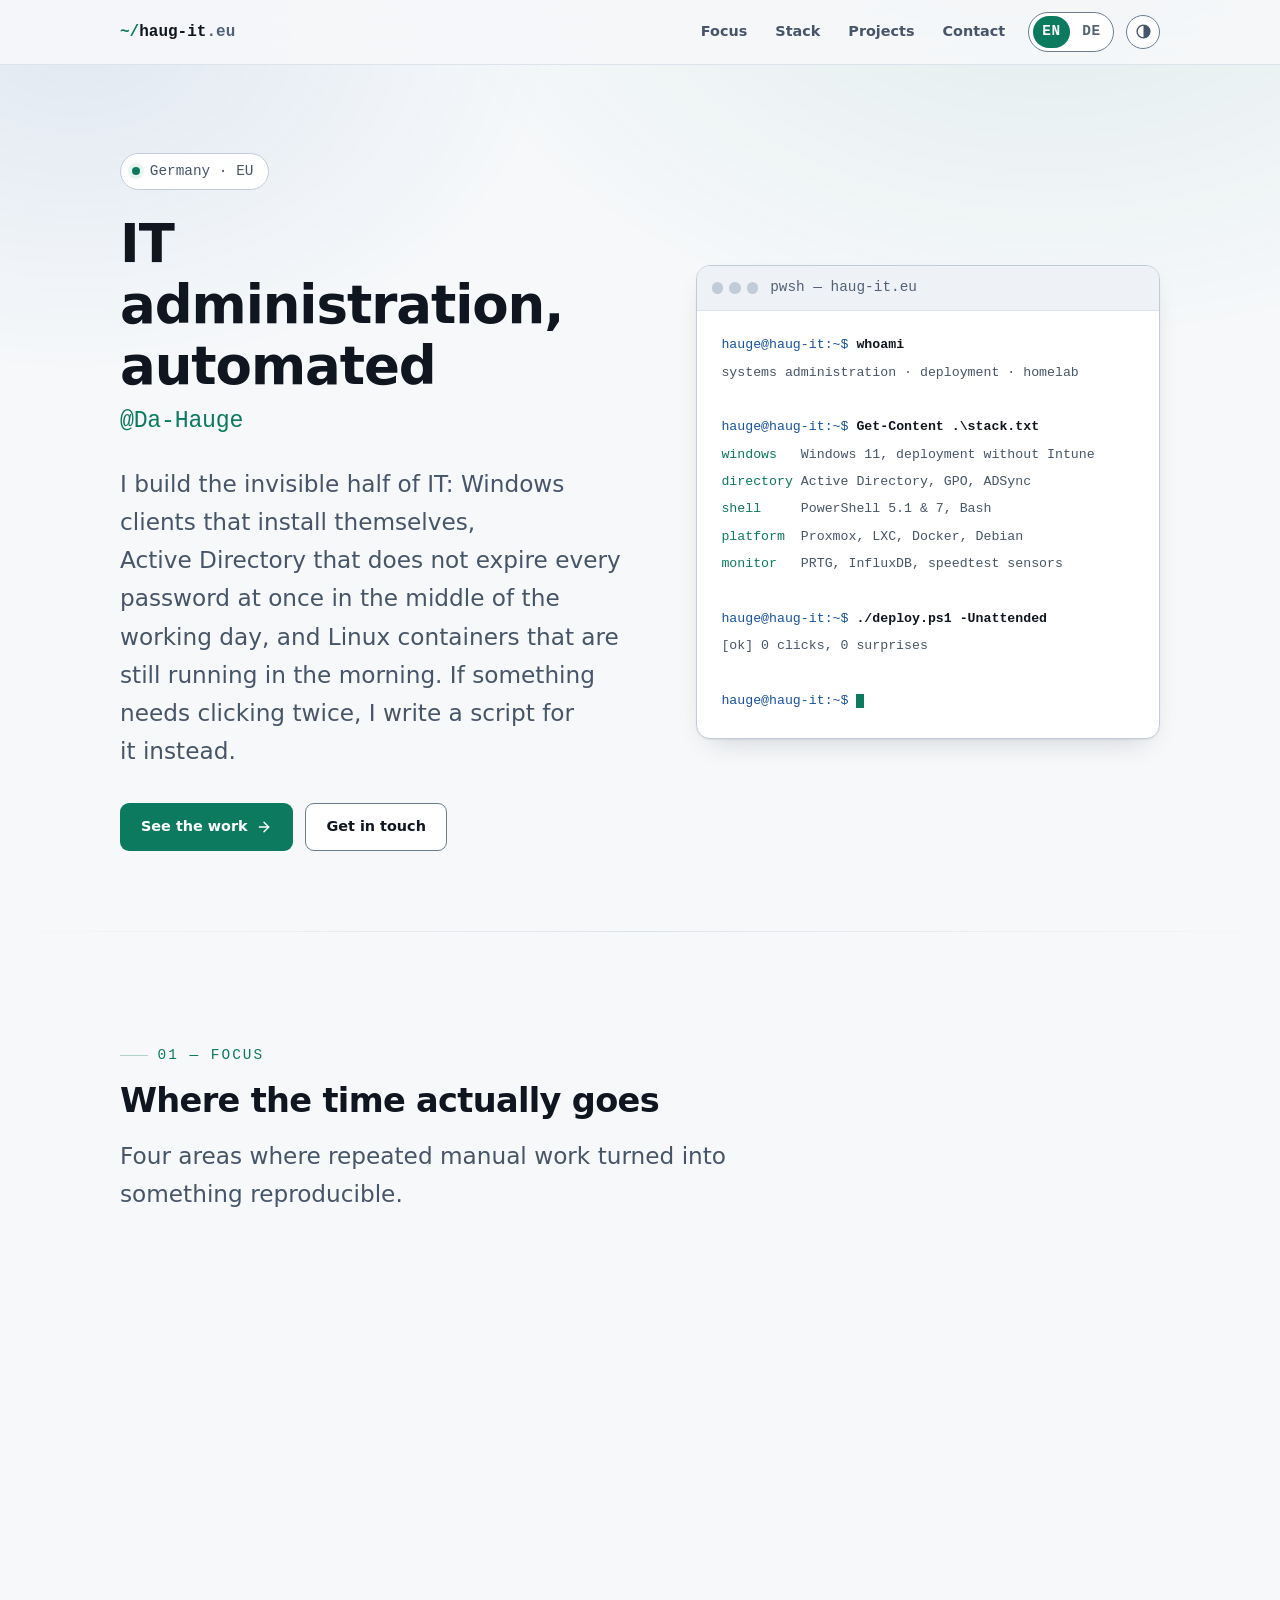
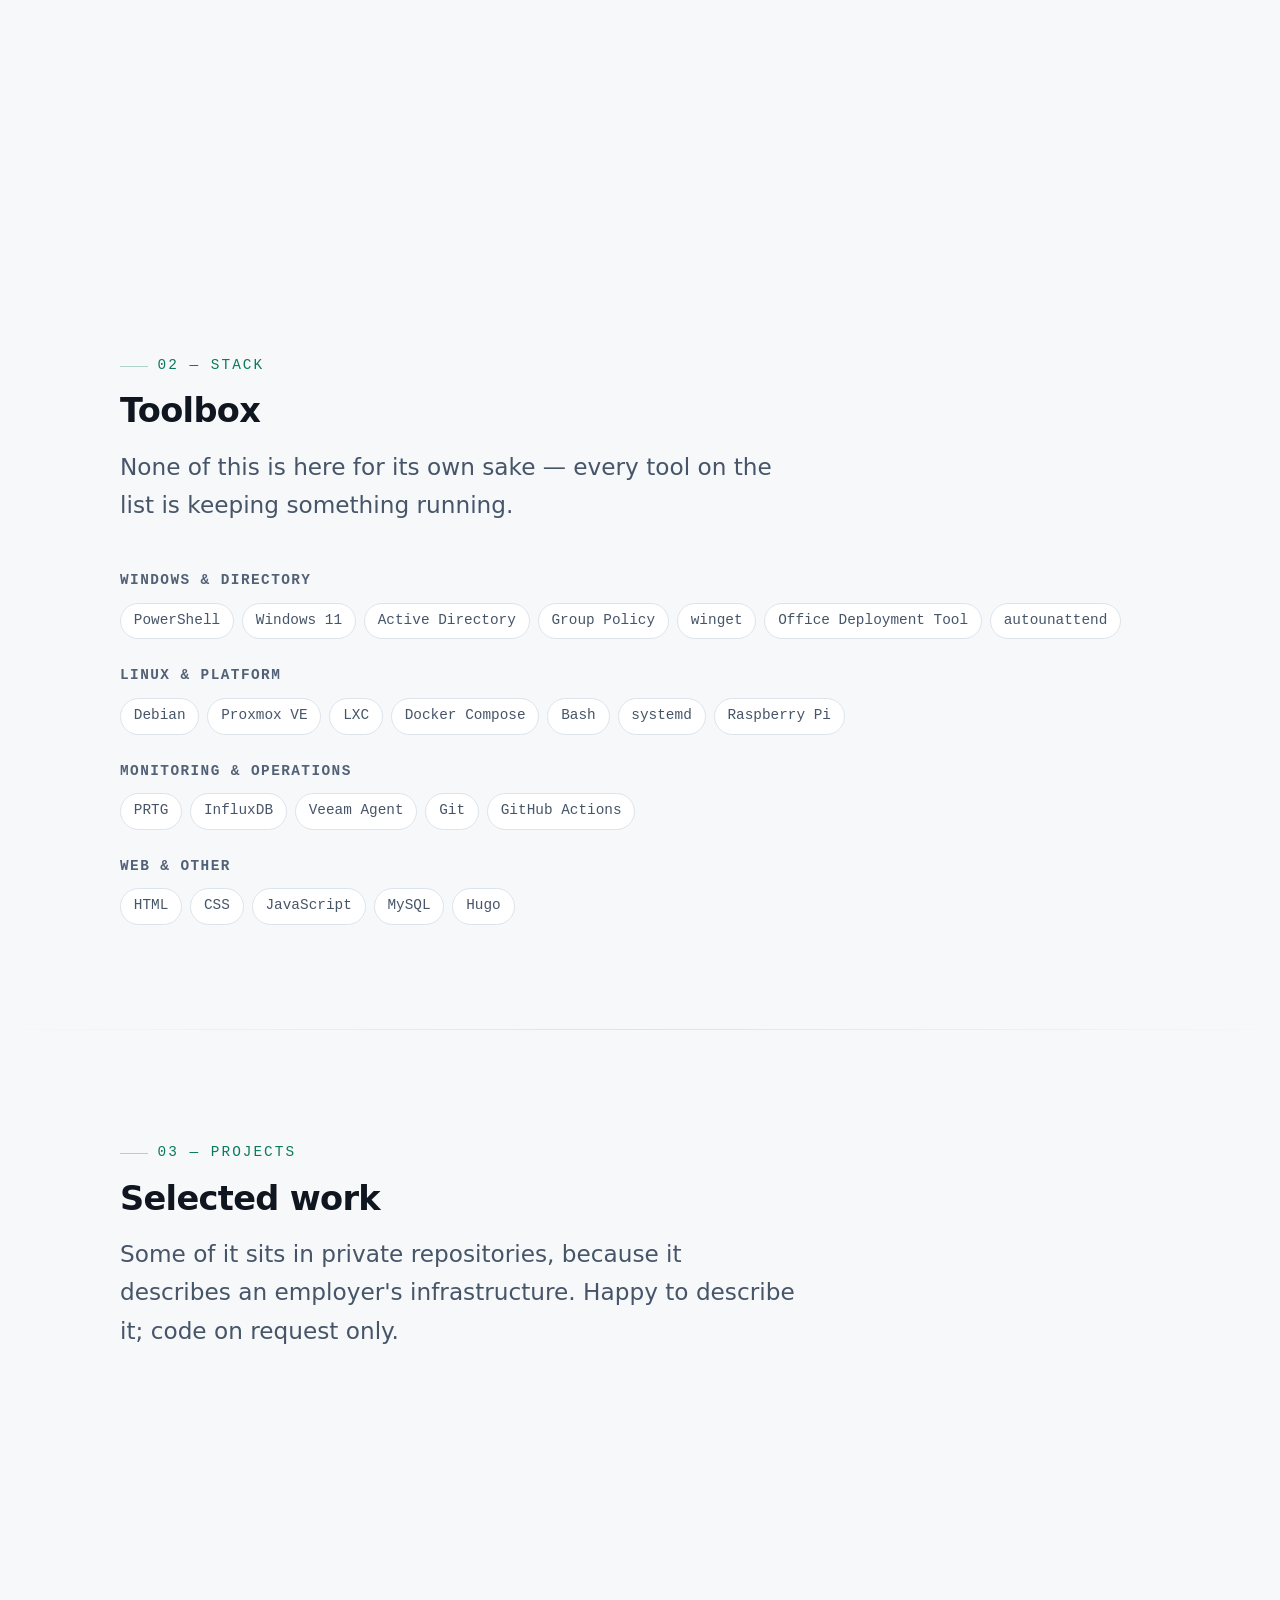
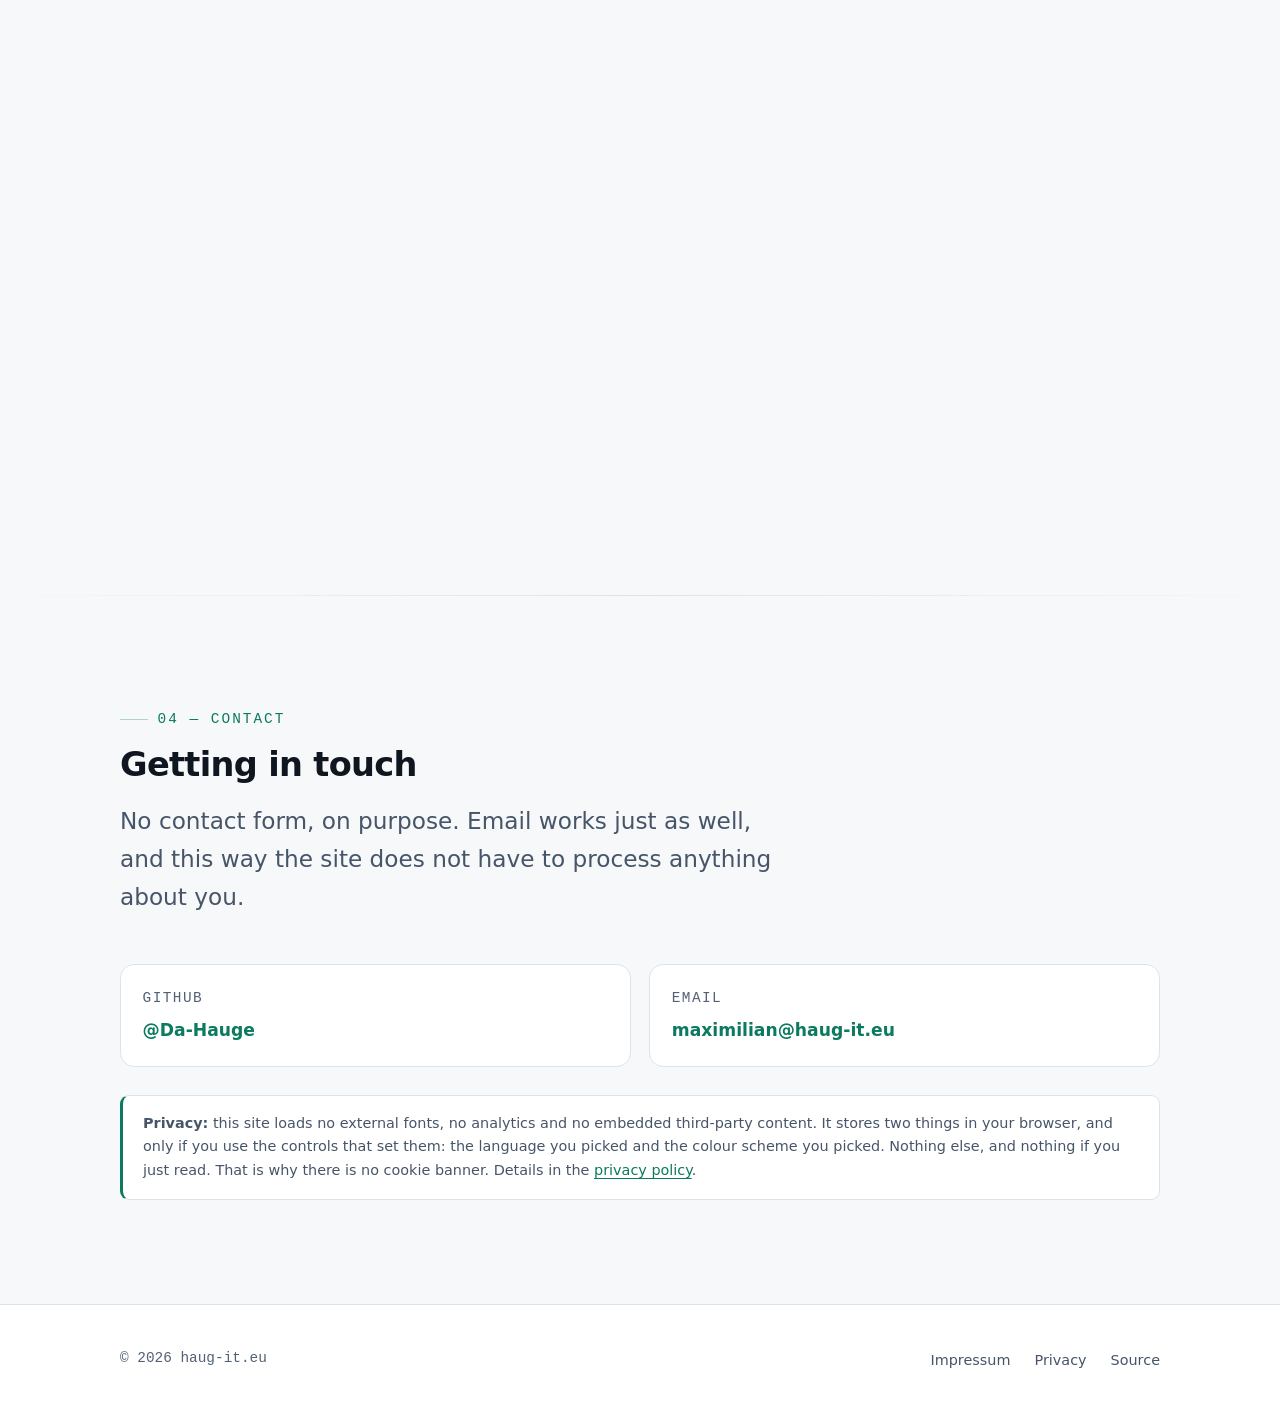
==== commit 05b67ae6: "feat: brand tokens, theme toggle and an English privacy policy Three things that came in together be" ====
--- a/index.html
+++ b/index.html
@@ -18,7 +18,9 @@
   <link rel="alternate" hreflang="de" href="https://haug-it.eu/de/">
   <link rel="alternate" hreflang="x-default" href="https://haug-it.eu/">
   <link rel="icon" href="favicon.svg" type="image/svg+xml">
+  <link rel="stylesheet" href="css/brand.css">
   <link rel="stylesheet" href="css/style.css">
+  <script src="js/theme.js"></script>
   <script src="js/lang.js"></script>
 </head>
 <body>
@@ -46,6 +48,12 @@
             <li><a href="de/" data-set-lang="de" lang="de">DE</a></li>
           </ul>
         </nav>
+
+        <button class="theme-toggle" type="button" data-theme-toggle>
+            <svg data-icon="auto" width="17" height="17" viewBox="0 0 24 24" fill="none" stroke="currentColor" stroke-width="2" stroke-linecap="round" stroke-linejoin="round" aria-hidden="true" focusable="false"><circle cx="12" cy="12" r="9"/><path d="M12 3a9 9 0 0 1 0 18z" fill="currentColor" stroke="none"/></svg>
+            <svg data-icon="light" width="17" height="17" viewBox="0 0 24 24" fill="none" stroke="currentColor" stroke-width="2" stroke-linecap="round" stroke-linejoin="round" aria-hidden="true" focusable="false"><circle cx="12" cy="12" r="4"/><path d="M12 2v2M12 20v2M4.9 4.9l1.4 1.4M17.7 17.7l1.4 1.4M2 12h2M20 12h2M4.9 19.1l1.4-1.4M17.7 6.3l1.4-1.4"/></svg>
+            <svg data-icon="dark" width="17" height="17" viewBox="0 0 24 24" fill="none" stroke="currentColor" stroke-width="2" stroke-linecap="round" stroke-linejoin="round" aria-hidden="true" focusable="false"><path d="M21 12.8A9 9 0 1 1 11.2 3a7 7 0 0 0 9.8 9.8z"/></svg>
+        </button>
       </div>
     </div>
   </header>
@@ -405,11 +413,11 @@
 
         <p class="note">
           <strong>Privacy:</strong> this site loads no external fonts, no
-          analytics and no embedded third-party content. It stores exactly one
-          thing in your browser, and only if you use the language switch: which
-          language you picked. That is why there is no cookie banner. Details in
-          the <a href="datenschutz.html" lang="de">Datenschutzerklärung</a>
-          (German).
+          analytics and no embedded third-party content. It stores two things in
+          your browser, and only if you use the controls that set them: the
+          language you picked and the colour scheme you picked. Nothing else,
+          and nothing if you just read. That is why there is no cookie banner.
+          Details in the <a href="privacy-policy.html">privacy policy</a>.
         </p>
       </div>
     </section>
@@ -422,7 +430,7 @@
       <nav aria-label="Legal">
         <ul>
           <li><a href="impressum.html" lang="de">Impressum</a></li>
-          <li><a href="datenschutz.html" lang="de">Datenschutz</a></li>
+          <li><a href="privacy-policy.html">Privacy</a></li>
           <li><a href="https://github.com/Da-Hauge/Placeholder-Site" rel="noopener noreferrer">Source</a></li>
         </ul>
       </nav>
--- a/css/brand.css
+++ b/css/brand.css
@@ -0,0 +1,246 @@
+/* =========================================================================
+   haug-it — brand tokens  (VENDORED COPY, v1.0.0)
+
+   Do not edit this file here. It is copied from the brand repository:
+       github.com/Da-Hauge/haug-it-brand  ->  tokens/brand.css
+   Change it there, then re-copy. Vendored rather than hotlinked on purpose:
+   fetching it from GitHub at runtime would be a third-party request from the
+   visitor browser, which drags in § 25 TDDDG and Art. 44 DSGVO.
+
+   Original header follows.
+   -------------------------------------------------------------------------
+   Source of truth: github.com/Da-Hauge/haug-it-brand
+   Generated from tokens/tokens.json. Edit there, not in a consuming project.
+
+   Layer 1: the raw palette. Immutable, theme-independent, never used directly
+            in a component.
+   Layer 2: semantic tokens. These are what you actually use. They flip with
+            the theme.
+
+   Theme resolution:
+     no data-theme attribute  -> follows the OS (prefers-color-scheme)
+     data-theme="light"       -> light, always
+     data-theme="dark"        -> dark, always
+
+   No web fonts. Every family here is a system stack, so a page using these
+   tokens makes zero third-party requests and needs no consent banner under
+   § 25 TDDDG.
+   ========================================================================= */
+
+/* ---------- Layer 1: palette -------------------------------------------- */
+
+:root {
+  /* Signal — the primary accent. Teal-green: terminal phosphor, not mint. */
+  --hb-signal-50:  #e6fbf4;
+  --hb-signal-100: #c3f5e5;
+  --hb-signal-200: #8eead0;
+  --hb-signal-300: #6ee7c2;
+  --hb-signal-400: #3ad6a8;
+  --hb-signal-500: #17b98b;
+  --hb-signal-600: #0e9770;
+  --hb-signal-700: #0b7a5e;
+  --hb-signal-800: #0a5f4a;
+  --hb-signal-900: #06392c;
+
+  /* Azure — secondary. Used for prompts, links inside code, quiet emphasis. */
+  --hb-azure-200:  #cfe4ff;
+  --hb-azure-300:  #9ccbff;
+  --hb-azure-400:  #6fb3ff;
+  --hb-azure-500:  #3d90f5;
+  --hb-azure-600:  #1f6fd6;
+  --hb-azure-700:  #14539f;
+  --hb-azure-800:  #0e3c73;
+
+  /* Ink — the neutral ramp, light (0) to dark (1000). */
+  --hb-ink-0:    #ffffff;
+  --hb-ink-50:   #f6f8fa;
+  --hb-ink-100:  #e8eef5;
+  --hb-ink-200:  #dde3ea;
+  --hb-ink-300:  #c1ccd8;
+  --hb-ink-400:  #9aabbd;
+  --hb-ink-500:  #8496a9;
+  --hb-ink-600:  #6b7c90;
+  --hb-ink-700:  #526176;
+  --hb-ink-800:  #475569;
+  --hb-ink-850:  #2e3d50;
+  --hb-ink-900:  #212d3c;
+  --hb-ink-925:  #18222f;
+  --hb-ink-950:  #121a24;
+  --hb-ink-975:  #10161f;
+  --hb-ink-1000: #0a0e13;
+
+  /* Amber — focus rings and warnings. Never a background for body text. */
+  --hb-amber-300: #ffd166;
+  --hb-amber-500: #d99100;
+  --hb-amber-800: #8a4200;
+
+  /* Rose — errors. */
+  --hb-rose-400: #ff8080;
+  --hb-rose-700: #b3261e;
+}
+
+/* ---------- Layer 2: semantic tokens — dark (the default) ---------------- */
+
+:root {
+  color-scheme: dark light;
+
+  --hb-color-bg:            var(--hb-ink-1000);
+  --hb-color-bg-elevated:   var(--hb-ink-975);
+  --hb-color-surface:       var(--hb-ink-950);
+  --hb-color-surface-raised: var(--hb-ink-925);
+  --hb-color-border:        var(--hb-ink-900);
+  --hb-color-border-strong: var(--hb-ink-850);
+  --hb-color-border-interactive: var(--hb-ink-600);
+
+  --hb-color-text:          var(--hb-ink-100);
+  --hb-color-text-muted:    var(--hb-ink-400);
+  --hb-color-text-faint:    var(--hb-ink-500);
+
+  --hb-color-accent:        var(--hb-signal-400);
+  --hb-color-accent-hover:  var(--hb-signal-300);
+  --hb-color-accent-soft:   rgba(58, 214, 168, 0.12);
+  --hb-color-accent-line:   rgba(58, 214, 168, 0.35);
+  --hb-color-on-accent:     #05100c;
+
+  --hb-color-link:          var(--hb-azure-400);
+  --hb-color-link-soft:     rgba(111, 179, 255, 0.12);
+
+  --hb-color-focus:         var(--hb-amber-300);
+  --hb-color-danger:        var(--hb-rose-400);
+
+  --hb-shadow-sm: 0 1px 2px rgba(0, 0, 0, 0.35);
+  --hb-shadow-lg: 0 1px 2px rgba(0, 0, 0, 0.35), 0 12px 32px -12px rgba(0, 0, 0, 0.65);
+}
+
+/* ---------- Layer 2: semantic tokens — light ----------------------------- */
+/* NOTE: the two light blocks below are identical on purpose. CSS cannot share
+   one declaration block between a media query and an attribute selector, so
+   they must be kept in sync by hand. If you change one, change the other. */
+
+@media (prefers-color-scheme: light) {
+  :root:not([data-theme="dark"]) {
+    color-scheme: light;
+
+    --hb-color-bg:            var(--hb-ink-50);
+    --hb-color-bg-elevated:   var(--hb-ink-0);
+    --hb-color-surface:       var(--hb-ink-0);
+    --hb-color-surface-raised: #eef2f6;
+    --hb-color-border:        var(--hb-ink-200);
+    --hb-color-border-strong: var(--hb-ink-300);
+    --hb-color-border-interactive: var(--hb-ink-600);
+
+    --hb-color-text:          var(--hb-ink-975);
+    --hb-color-text-muted:    var(--hb-ink-800);
+    --hb-color-text-faint:    var(--hb-ink-700);
+
+    --hb-color-accent:        var(--hb-signal-700);
+    --hb-color-accent-hover:  var(--hb-signal-800);
+    --hb-color-accent-soft:   rgba(11, 122, 94, 0.09);
+    --hb-color-accent-line:   rgba(11, 122, 94, 0.30);
+    --hb-color-on-accent:     var(--hb-ink-0);
+
+    --hb-color-link:          var(--hb-azure-700);
+    --hb-color-link-soft:     rgba(20, 83, 159, 0.09);
+
+    --hb-color-focus:         var(--hb-amber-800);
+    --hb-color-danger:        var(--hb-rose-700);
+
+    --hb-shadow-sm: 0 1px 2px rgba(16, 24, 33, 0.06);
+    --hb-shadow-lg: 0 1px 2px rgba(16, 24, 33, 0.06), 0 12px 28px -14px rgba(16, 24, 33, 0.22);
+  }
+}
+
+:root[data-theme="light"] {
+  color-scheme: light;
+
+  --hb-color-bg:            var(--hb-ink-50);
+  --hb-color-bg-elevated:   var(--hb-ink-0);
+  --hb-color-surface:       var(--hb-ink-0);
+  --hb-color-surface-raised: #eef2f6;
+  --hb-color-border:        var(--hb-ink-200);
+  --hb-color-border-strong: var(--hb-ink-300);
+  --hb-color-border-interactive: var(--hb-ink-600);
+
+  --hb-color-text:          var(--hb-ink-975);
+  --hb-color-text-muted:    var(--hb-ink-800);
+  --hb-color-text-faint:    var(--hb-ink-700);
+
+  --hb-color-accent:        var(--hb-signal-700);
+  --hb-color-accent-hover:  var(--hb-signal-800);
+  --hb-color-accent-soft:   rgba(11, 122, 94, 0.09);
+  --hb-color-accent-line:   rgba(11, 122, 94, 0.30);
+  --hb-color-on-accent:     var(--hb-ink-0);
+
+  --hb-color-link:          var(--hb-azure-700);
+  --hb-color-link-soft:     rgba(20, 83, 159, 0.09);
+
+  --hb-color-focus:         var(--hb-amber-800);
+  --hb-color-danger:        var(--hb-rose-700);
+
+  --hb-shadow-sm: 0 1px 2px rgba(16, 24, 33, 0.06);
+  --hb-shadow-lg: 0 1px 2px rgba(16, 24, 33, 0.06), 0 12px 28px -14px rgba(16, 24, 33, 0.22);
+}
+
+:root[data-theme="dark"] { color-scheme: dark; }
+
+/* ---------- Typography --------------------------------------------------- */
+
+:root {
+  /* System stacks only. Mono carries the brand; sans carries the reading. */
+  --hb-font-mono: ui-monospace, SFMono-Regular, "SF Mono", "Cascadia Mono",
+                  "Segoe UI Mono", Consolas, "Liberation Mono", Menlo, monospace;
+  --hb-font-sans: ui-sans-serif, system-ui, -apple-system, "Segoe UI", Roboto,
+                  "Helvetica Neue", Arial, sans-serif;
+
+  /* Fluid scale. Each step interpolates between a 320px and a 1280px viewport. */
+  --hb-text-xs: clamp(0.82rem, 0.79rem + 0.14vw, 0.9rem);
+  --hb-text-sm: clamp(1.00rem, 0.96rem + 0.20vw, 1.075rem);
+  --hb-text-md: clamp(1.20rem, 1.10rem + 0.50vw, 1.45rem);
+  --hb-text-lg: clamp(1.50rem, 1.30rem + 1.00vw, 2.10rem);
+  --hb-text-xl: clamp(2.00rem, 1.55rem + 2.20vw, 3.40rem);
+
+  --hb-leading-tight: 1.15;
+  --hb-leading-body:  1.65;
+  --hb-leading-mono:  1.9;
+
+  --hb-tracking-tight: -0.02em;
+  --hb-tracking-label:  0.14em;
+
+  --hb-weight-regular: 400;
+  --hb-weight-medium:  550;
+  --hb-weight-semi:    650;
+}
+
+/* ---------- Space, shape, motion ----------------------------------------- */
+
+:root {
+  --hb-space-1: 0.25rem;
+  --hb-space-2: 0.5rem;
+  --hb-space-3: 0.75rem;
+  --hb-space-4: 1rem;
+  --hb-space-5: 1.5rem;
+  --hb-space-6: 2rem;
+  --hb-space-7: 3rem;
+  --hb-space-8: 4.5rem;
+
+  --hb-radius-sm:   9px;
+  --hb-radius-md:   14px;
+  --hb-radius-pill: 999px;
+
+  --hb-container: 1120px;
+
+  --hb-duration-fast: 0.15s;
+  --hb-duration-mid:  0.2s;
+  --hb-duration-slow: 0.55s;
+  --hb-ease: ease;
+}
+
+/* Motion tokens collapse when the visitor asked for less movement. Anything
+   consuming these gets reduced-motion behaviour for free. */
+@media (prefers-reduced-motion: reduce) {
+  :root {
+    --hb-duration-fast: 0.001ms;
+    --hb-duration-mid:  0.001ms;
+    --hb-duration-slow: 0.001ms;
+  }
+}
--- a/css/style.css
+++ b/css/style.css
@@ -1,84 +1,59 @@
 /* =========================================================================
    haug-it.eu — stylesheet
 
+   Colour, type, shape and motion come from css/brand.css, which is a
+   vendored copy of the haug-it brand tokens. That file must be loaded
+   first. This file only maps those tokens onto short local names and
+   builds the components.
+
    No external resources. No web fonts, no CDN, no trackers. Nothing is
-   loaded from a third party and nothing is written to or read from the
-   visitor's device, so § 25 TDDDG is not triggered and no consent banner
-   is required. Colour theme follows the OS setting only — deliberately no
-   toggle, because a toggle would need storage.
+   loaded from a third party. The only things written to the device are the
+   language and theme choices, and only when the visitor actually operates
+   the relevant control — see js/lang.js and js/theme.js.
    ========================================================================= */
 
-/* ---------- 1. Design tokens (dark first) ------------------------------- */
+/* ---------- 1. Brand tokens -> local aliases ----------------------------- */
+/* The indirection is live: brand.css swaps the --hb-* values per theme and
+   every alias below follows automatically. Do not put literal colours here. */
 
 :root {
-  color-scheme: dark light;
-
-  --bg:            #0a0e13;
-  --bg-elevated:   #10161f;
-  --surface:       #121a24;
-  --surface-hi:    #18222f;
-  --border:        #212d3c;
-  --border-hi:     #2e3d50;
-
-  --text:          #e8eef5;
-  --text-muted:    #9aabbd;
-  --text-faint:    #8496a9;
-
-  --accent:        #3ad6a8;
-  --accent-hi:     #6ee7c2;
-  --accent-dim:    rgba(58, 214, 168, 0.12);
-  --accent-line:   rgba(58, 214, 168, 0.35);
-
-  --accent-2:      #6fb3ff;
-  --accent-2-dim:  rgba(111, 179, 255, 0.12);
-
-  --focus:         #ffd166;
-  --on-accent:     #05100c;
-
-  --font-sans: ui-sans-serif, system-ui, -apple-system, "Segoe UI", Roboto,
-               "Helvetica Neue", Arial, sans-serif;
-  --font-mono: ui-monospace, SFMono-Regular, "SF Mono", "Cascadia Mono",
-               "Segoe UI Mono", Consolas, "Liberation Mono", Menlo, monospace;
-
-  --step--1: clamp(0.82rem, 0.79rem + 0.14vw, 0.9rem);
-  --step-0:  clamp(1.00rem, 0.96rem + 0.20vw, 1.075rem);
-  --step-1:  clamp(1.20rem, 1.10rem + 0.50vw, 1.45rem);
-  --step-2:  clamp(1.50rem, 1.30rem + 1.00vw, 2.10rem);
-  --step-3:  clamp(2.00rem, 1.55rem + 2.20vw, 3.40rem);
-
-  --radius:    14px;
-  --radius-sm: 9px;
-  --container: 1120px;
-
-  --shadow: 0 1px 2px rgba(0, 0, 0, 0.35), 0 12px 32px -12px rgba(0, 0, 0, 0.65);
-}
-
-@media (prefers-color-scheme: light) {
-  :root {
-    --bg:            #f6f8fa;
-    --bg-elevated:   #ffffff;
-    --surface:       #ffffff;
-    --surface-hi:    #eef2f6;
-    --border:        #dde3ea;
-    --border-hi:     #c1ccd8;
-
-    --text:          #101821;
-    --text-muted:    #475569;
-    --text-faint:    #526176;
-
-    --accent:        #0b7a5e;
-    --accent-hi:     #096b52;
-    --accent-dim:    rgba(11, 122, 94, 0.09);
-    --accent-line:   rgba(11, 122, 94, 0.30);
-
-    --accent-2:      #14539f;
-    --accent-2-dim:  rgba(20, 83, 159, 0.09);
-
-    --focus:         #8a4200;
-    --on-accent:     #ffffff;
-
-    --shadow: 0 1px 2px rgba(16, 24, 33, 0.06), 0 12px 28px -14px rgba(16, 24, 33, 0.22);
-  }
+  --bg:            var(--hb-color-bg);
+  --bg-elevated:   var(--hb-color-bg-elevated);
+  --surface:       var(--hb-color-surface);
+  --surface-hi:    var(--hb-color-surface-raised);
+  --border:        var(--hb-color-border);
+  --border-hi:     var(--hb-color-border-strong);
+  --border-ui:     var(--hb-color-border-interactive);
+
+  --text:          var(--hb-color-text);
+  --text-muted:    var(--hb-color-text-muted);
+  --text-faint:    var(--hb-color-text-faint);
+
+  --accent:        var(--hb-color-accent);
+  --accent-hi:     var(--hb-color-accent-hover);
+  --accent-dim:    var(--hb-color-accent-soft);
+  --accent-line:   var(--hb-color-accent-line);
+  --on-accent:     var(--hb-color-on-accent);
+
+  --accent-2:      var(--hb-color-link);
+  --accent-2-dim:  var(--hb-color-link-soft);
+
+  --focus:         var(--hb-color-focus);
+
+  --font-sans: var(--hb-font-sans);
+  --font-mono: var(--hb-font-mono);
+
+  --step--1: var(--hb-text-xs);
+  --step-0:  var(--hb-text-sm);
+  --step-1:  var(--hb-text-md);
+  --step-2:  var(--hb-text-lg);
+  --step-3:  var(--hb-text-xl);
+
+  --radius:    var(--hb-radius-md);
+  --radius-sm: var(--hb-radius-sm);
+  --container: var(--hb-container);
+
+  --shadow: var(--hb-shadow-lg);
 }
 
 /* ---------- 2. Reset & base --------------------------------------------- */
@@ -281,7 +256,7 @@
   align-items: center;
   gap: 0.15rem;
   padding: 0.2rem;
-  border: 1px solid var(--border);
+  border: 1px solid var(--border-ui);
   border-radius: 999px;
   background: var(--surface);
   list-style: none;
@@ -301,6 +276,34 @@
 }
 .lang-switch a:hover { color: var(--text); background: var(--surface-hi); }
 .lang-switch a[aria-current] { color: var(--on-accent); background: var(--accent); }
+
+/* Theme toggle. Cycles auto -> light -> dark. The accessible name is written
+   by js/theme.js and says both the current mode and what a press will do, so
+   the icon never has to carry that meaning alone. Hidden when JS is absent,
+   because without JS it could not do anything. */
+.theme-toggle {
+  display: none;
+  align-items: center;
+  justify-content: center;
+  width: 2.1rem;
+  height: 2.1rem;
+  padding: 0;
+  border: 1px solid var(--border-ui);
+  border-radius: 999px;
+  background: var(--surface);
+  color: var(--text-muted);
+  cursor: pointer;
+  transition: color 0.15s ease, background-color 0.15s ease, border-color 0.15s ease;
+}
+.js-theme .theme-toggle { display: inline-flex; }
+.theme-toggle:hover { color: var(--accent); border-color: var(--accent); }
+.theme-toggle svg { display: block; }
+
+/* Exactly one icon is shown, matching the current mode. */
+.theme-toggle [data-icon] { display: none; }
+:root:not([data-theme]) .theme-toggle [data-icon="auto"],
+:root[data-theme="light"] .theme-toggle [data-icon="light"],
+:root[data-theme="dark"]  .theme-toggle [data-icon="dark"] { display: block; }
 
 /* ---------- 5. Hero ------------------------------------------------------ */
 
@@ -381,7 +384,9 @@
 .btn--primary:hover { background: var(--accent-hi); color: var(--on-accent); }
 
 .btn--ghost {
-  border-color: var(--border-hi);
+  /* --border-ui, not --border-hi: an interactive boundary needs 3:1 (WCAG
+     1.4.11). See docs/colour.md in the brand repo. */
+  border-color: var(--border-ui);
   background: var(--surface);
   color: var(--text);
 }
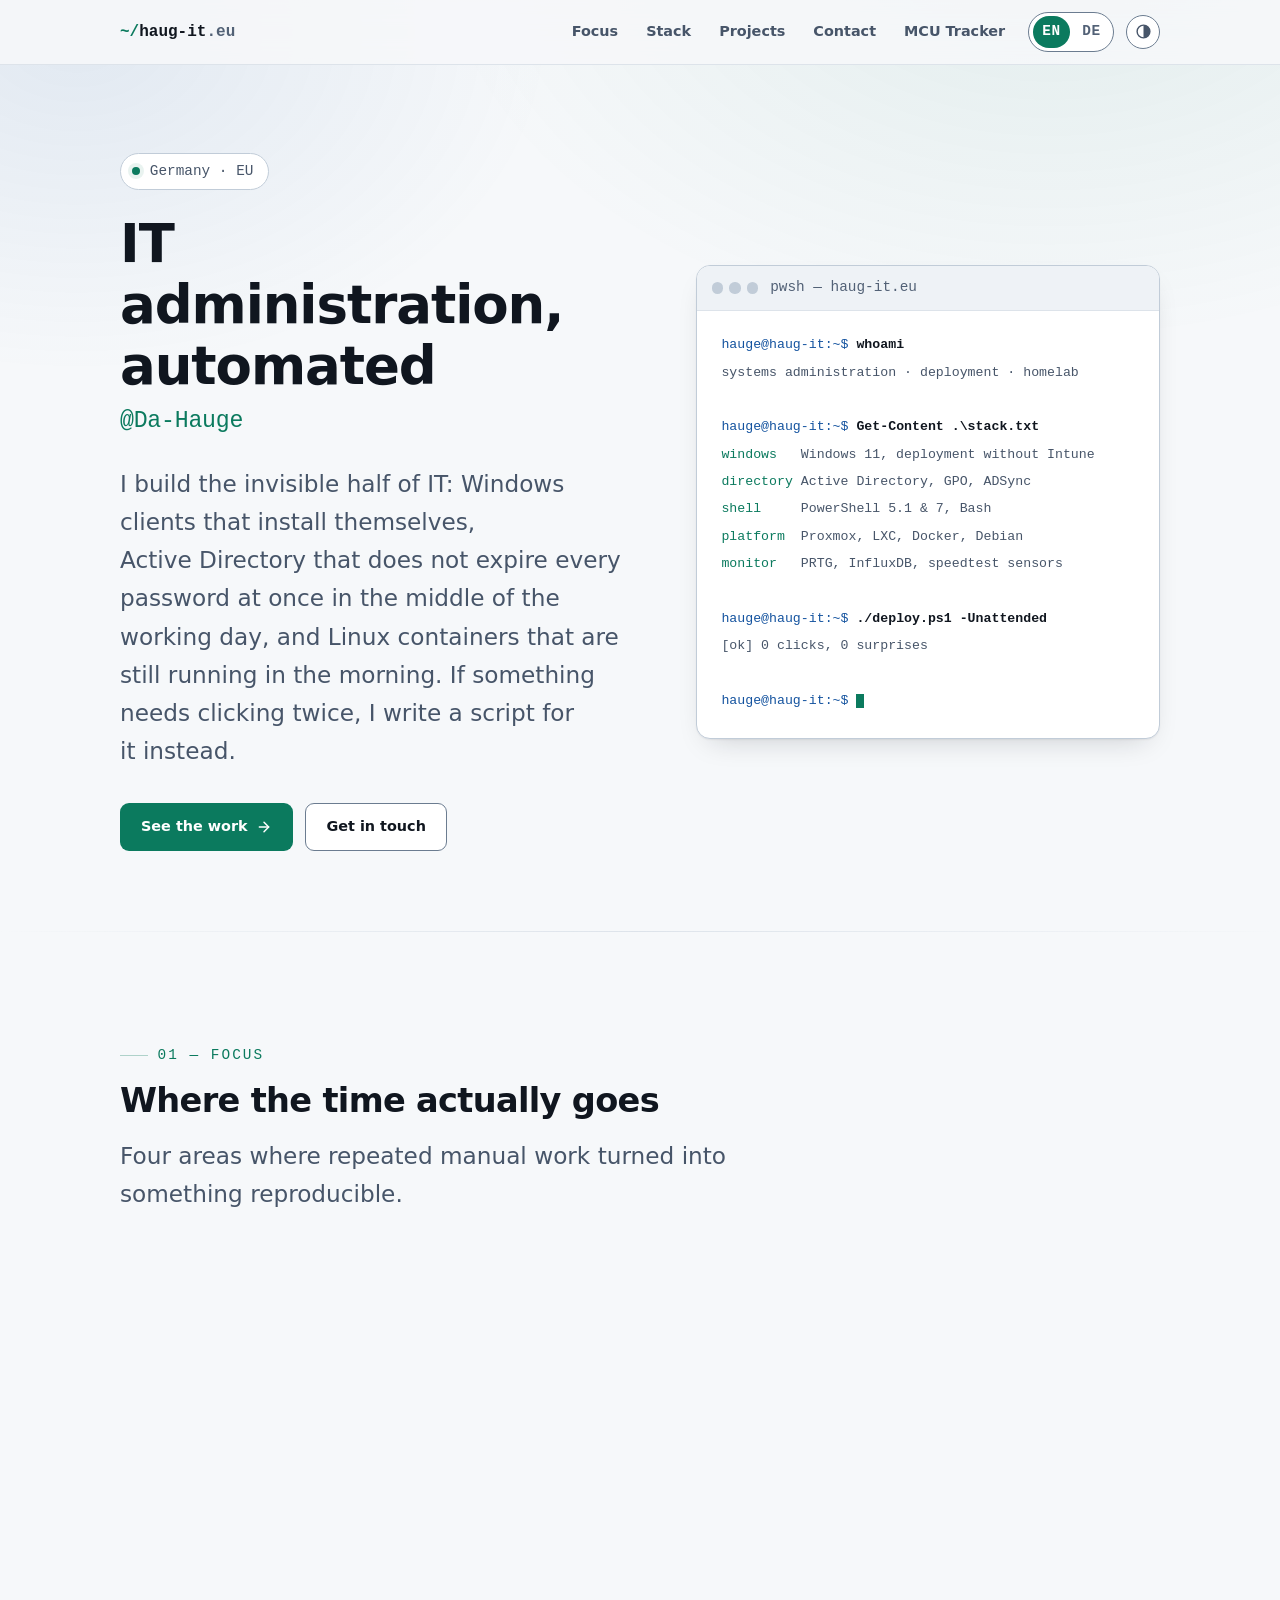
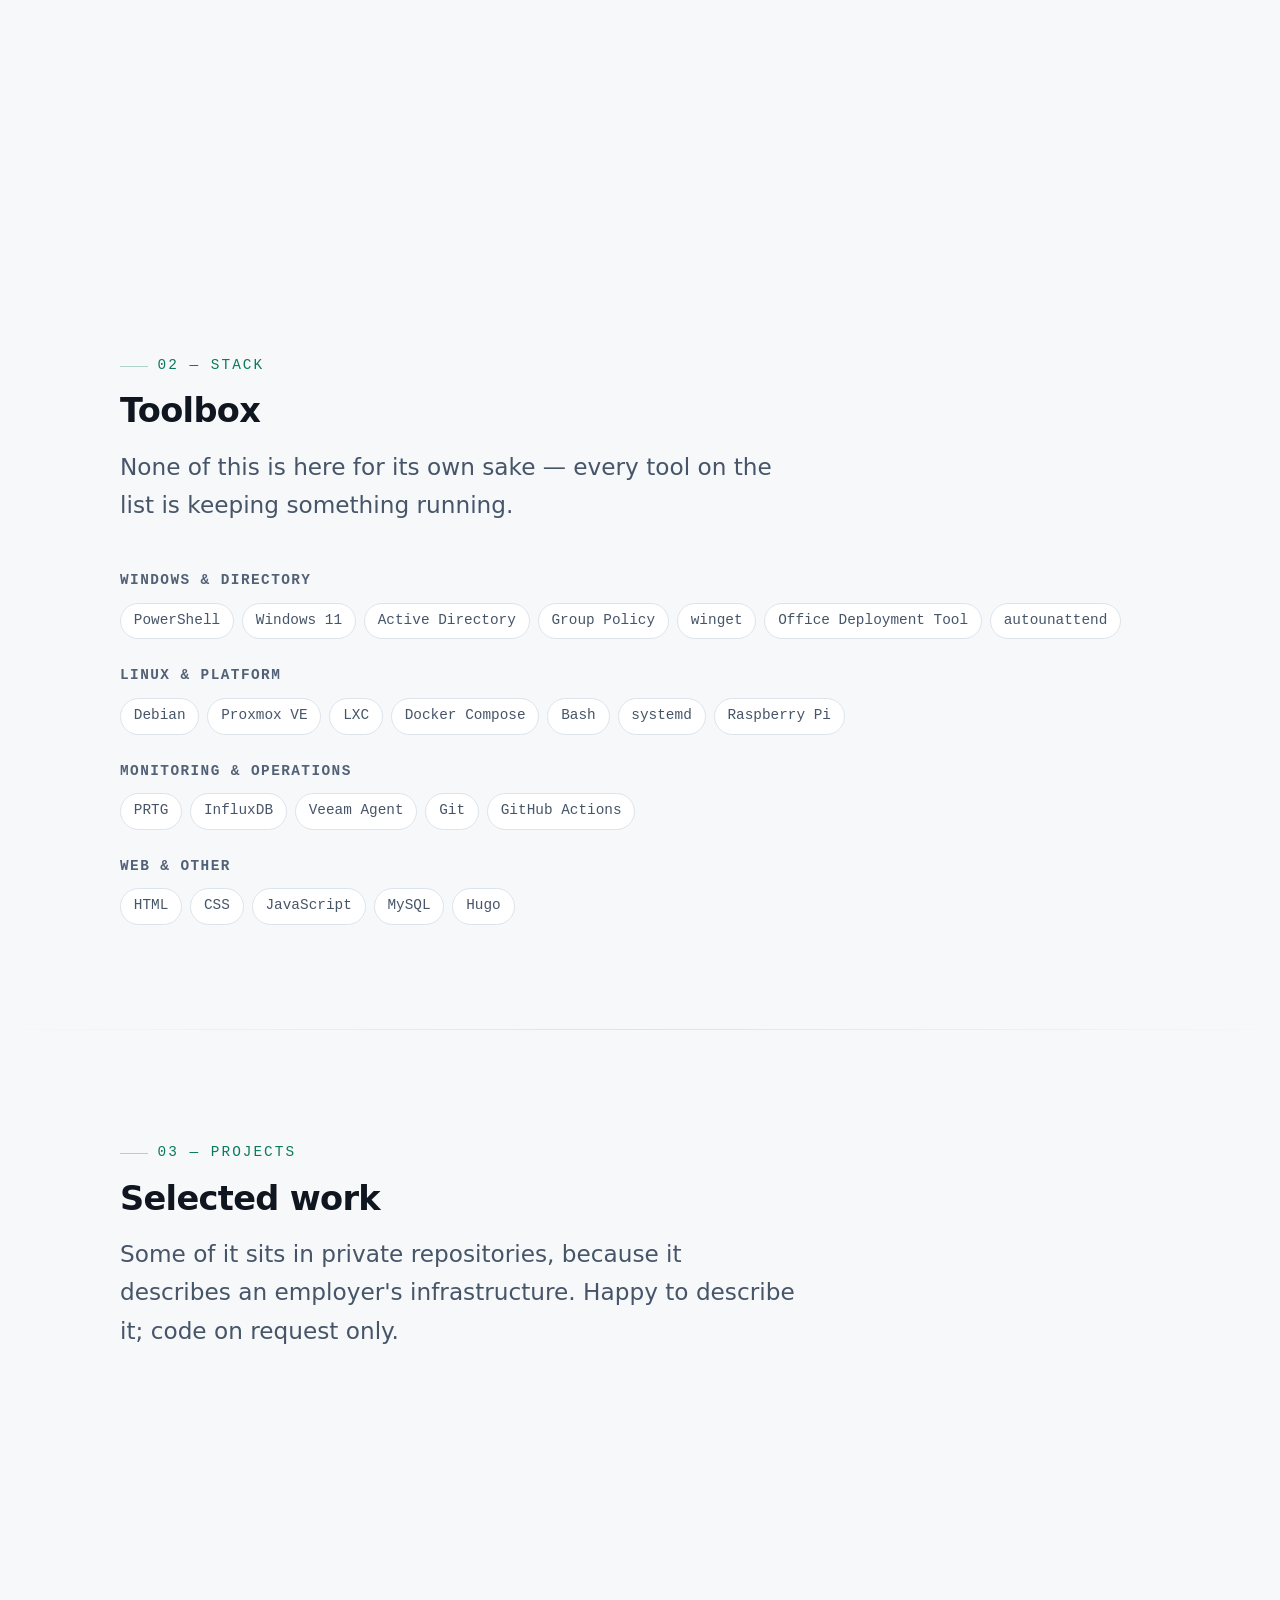
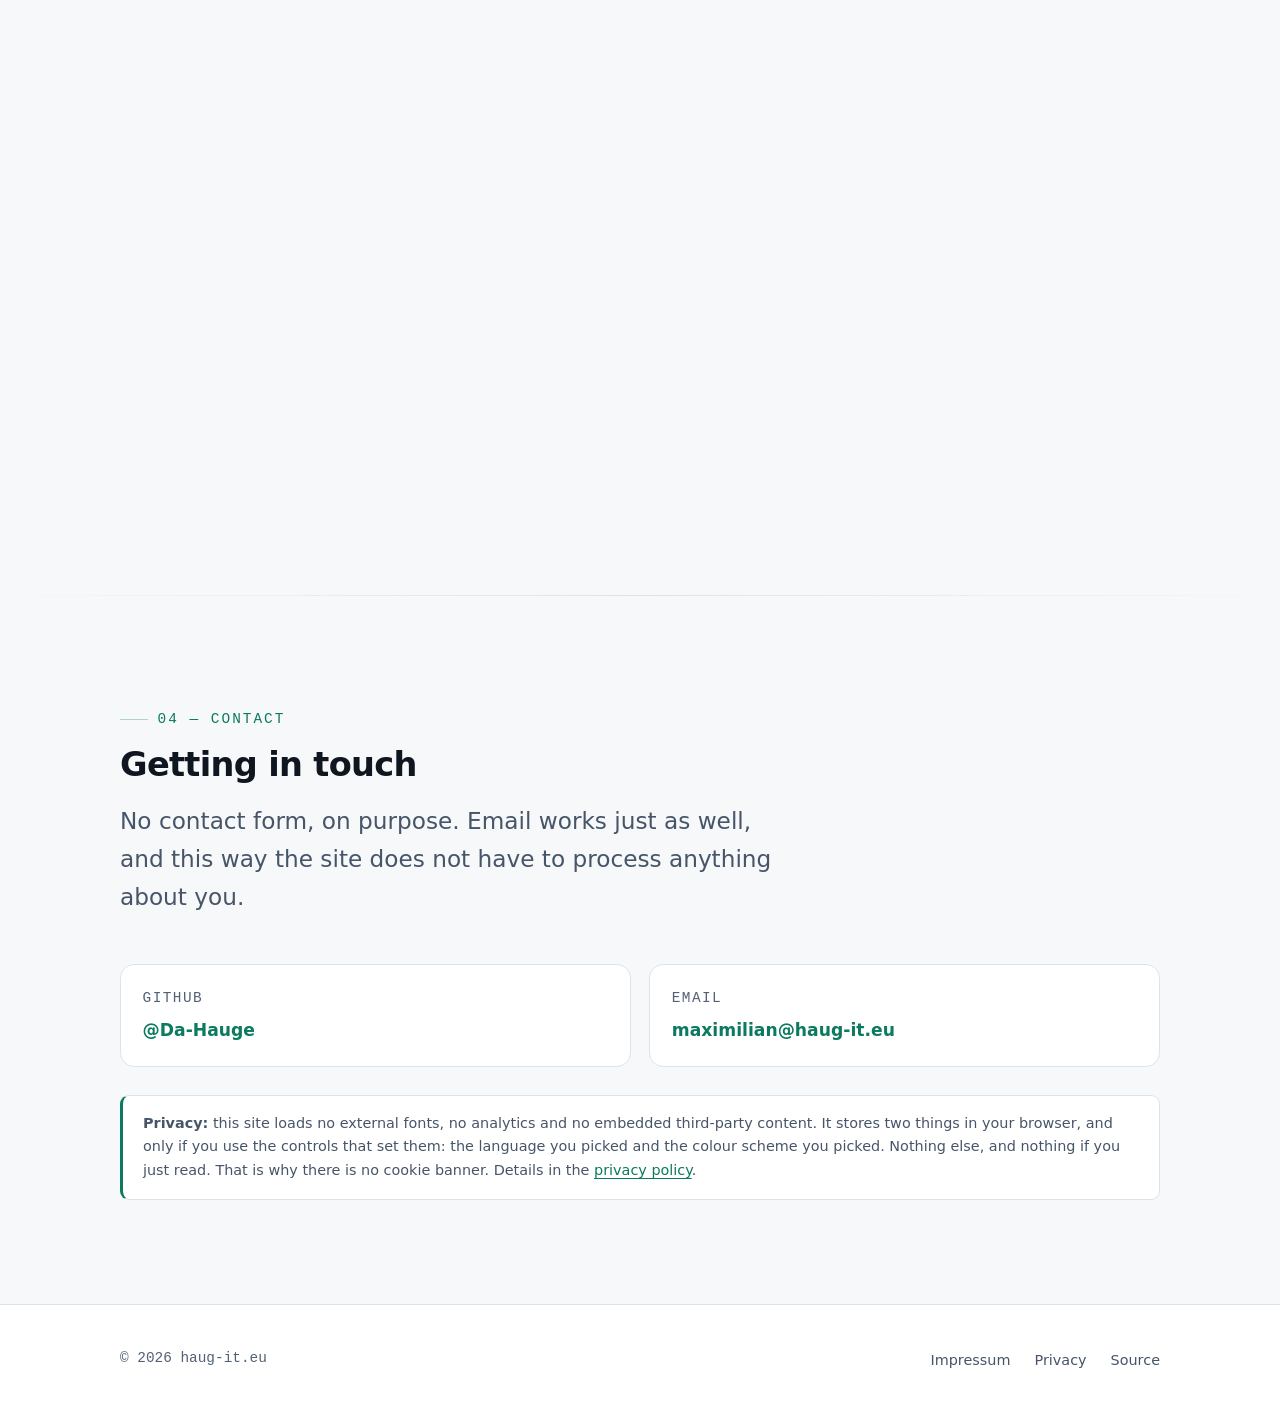
==== commit 4c518e9a: "feat(mcu): add MCU Tracker subpage with offline dataset and progress tracking Adds /mcu/ - a watch t" ====
--- a/index.html
+++ b/index.html
@@ -39,6 +39,7 @@
             <li><a href="#stack">Stack</a></li>
             <li><a href="#projects">Projects</a></li>
             <li><a href="#contact">Contact</a></li>
+            <li><a href="mcu/">MCU Tracker</a></li>
           </ul>
         </nav>
 
--- a/css/style.css
+++ b/css/style.css
@@ -638,7 +638,10 @@
 .prose h2 { margin-top: 2.5rem; font-size: var(--step-1); }
 .prose h3 { margin-top: 1.75rem; font-size: var(--step-0); }
 .prose address { font-style: normal; }
-.prose ul { margin: 0 0 1rem 1.25rem; padding: 0; }
+.prose ul,
+.prose ol { margin: 0 0 1rem 1.25rem; padding: 0; }
+.todo ol   { margin: 0.6rem 0 0 1.1rem; padding: 0; }
+.todo li   { margin-bottom: 0.4rem; }
 .prose li { margin-bottom: 0.35rem; }
 
 .todo {
